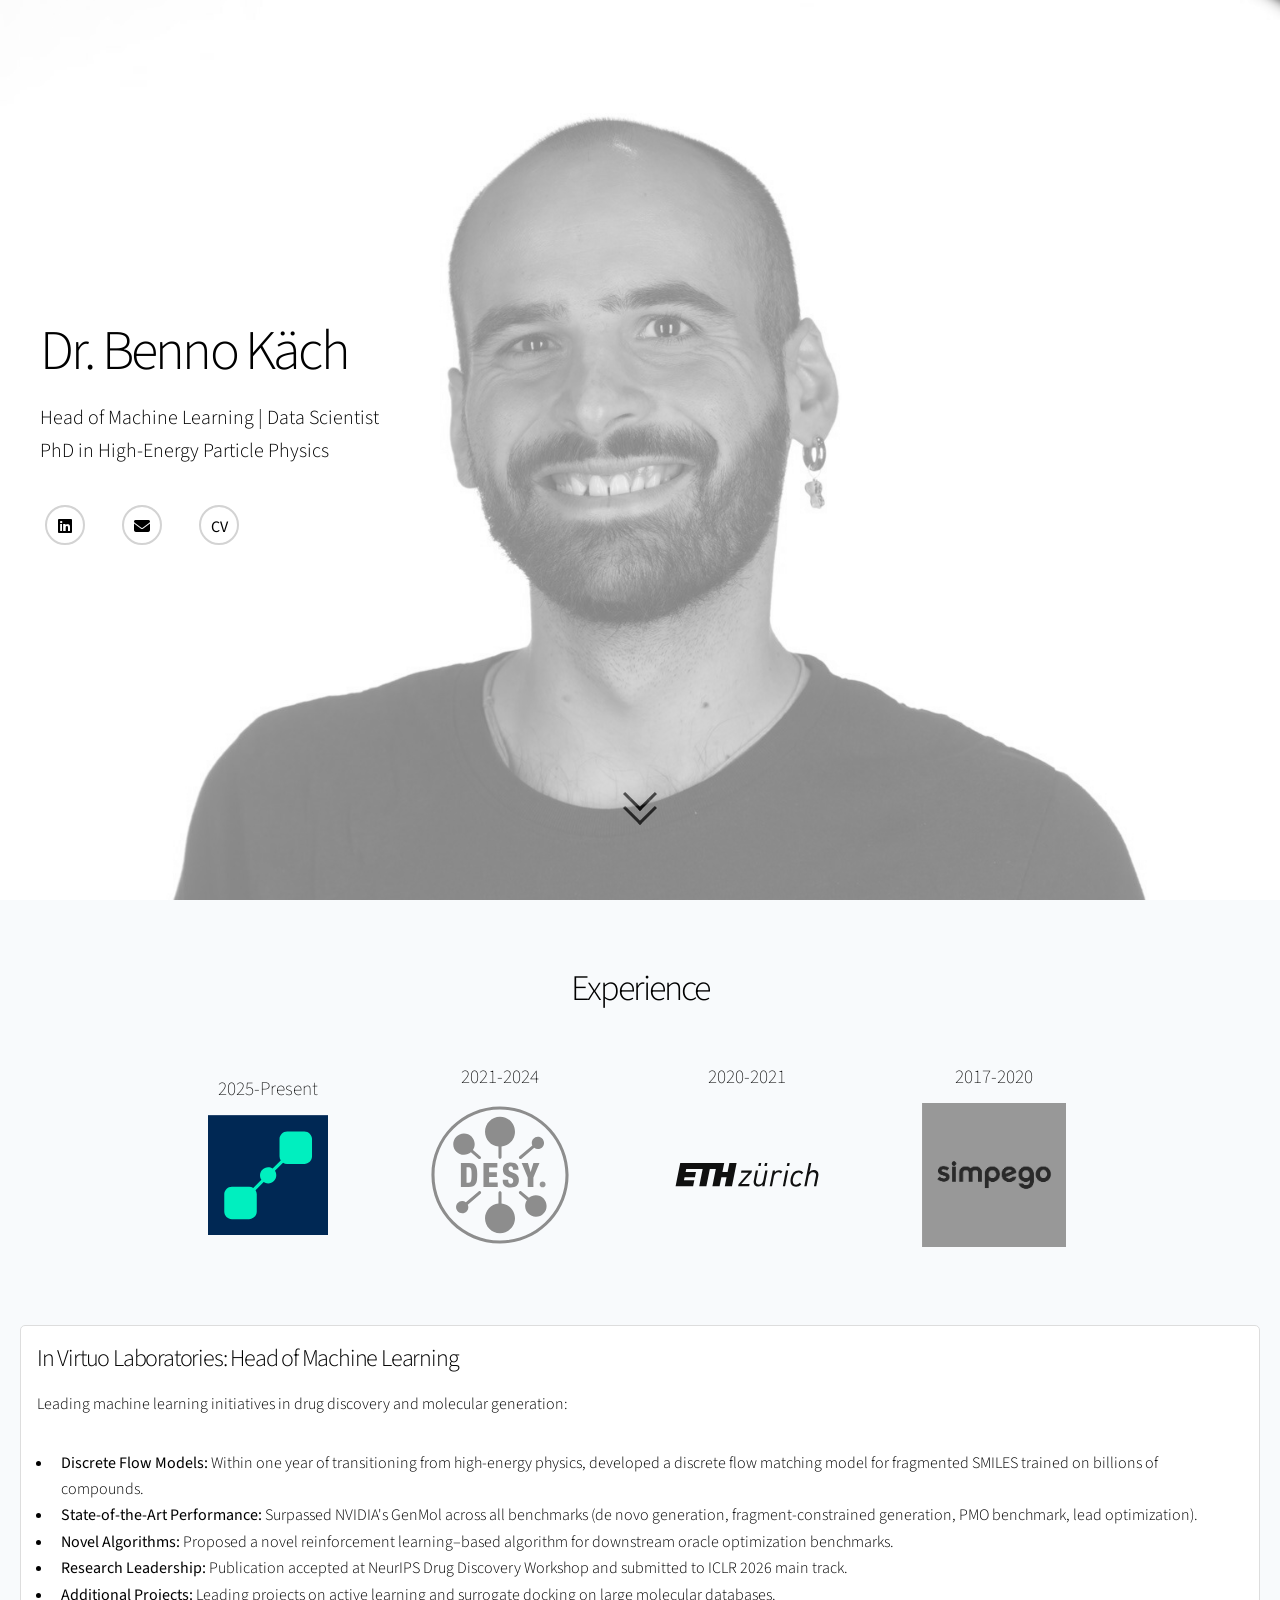
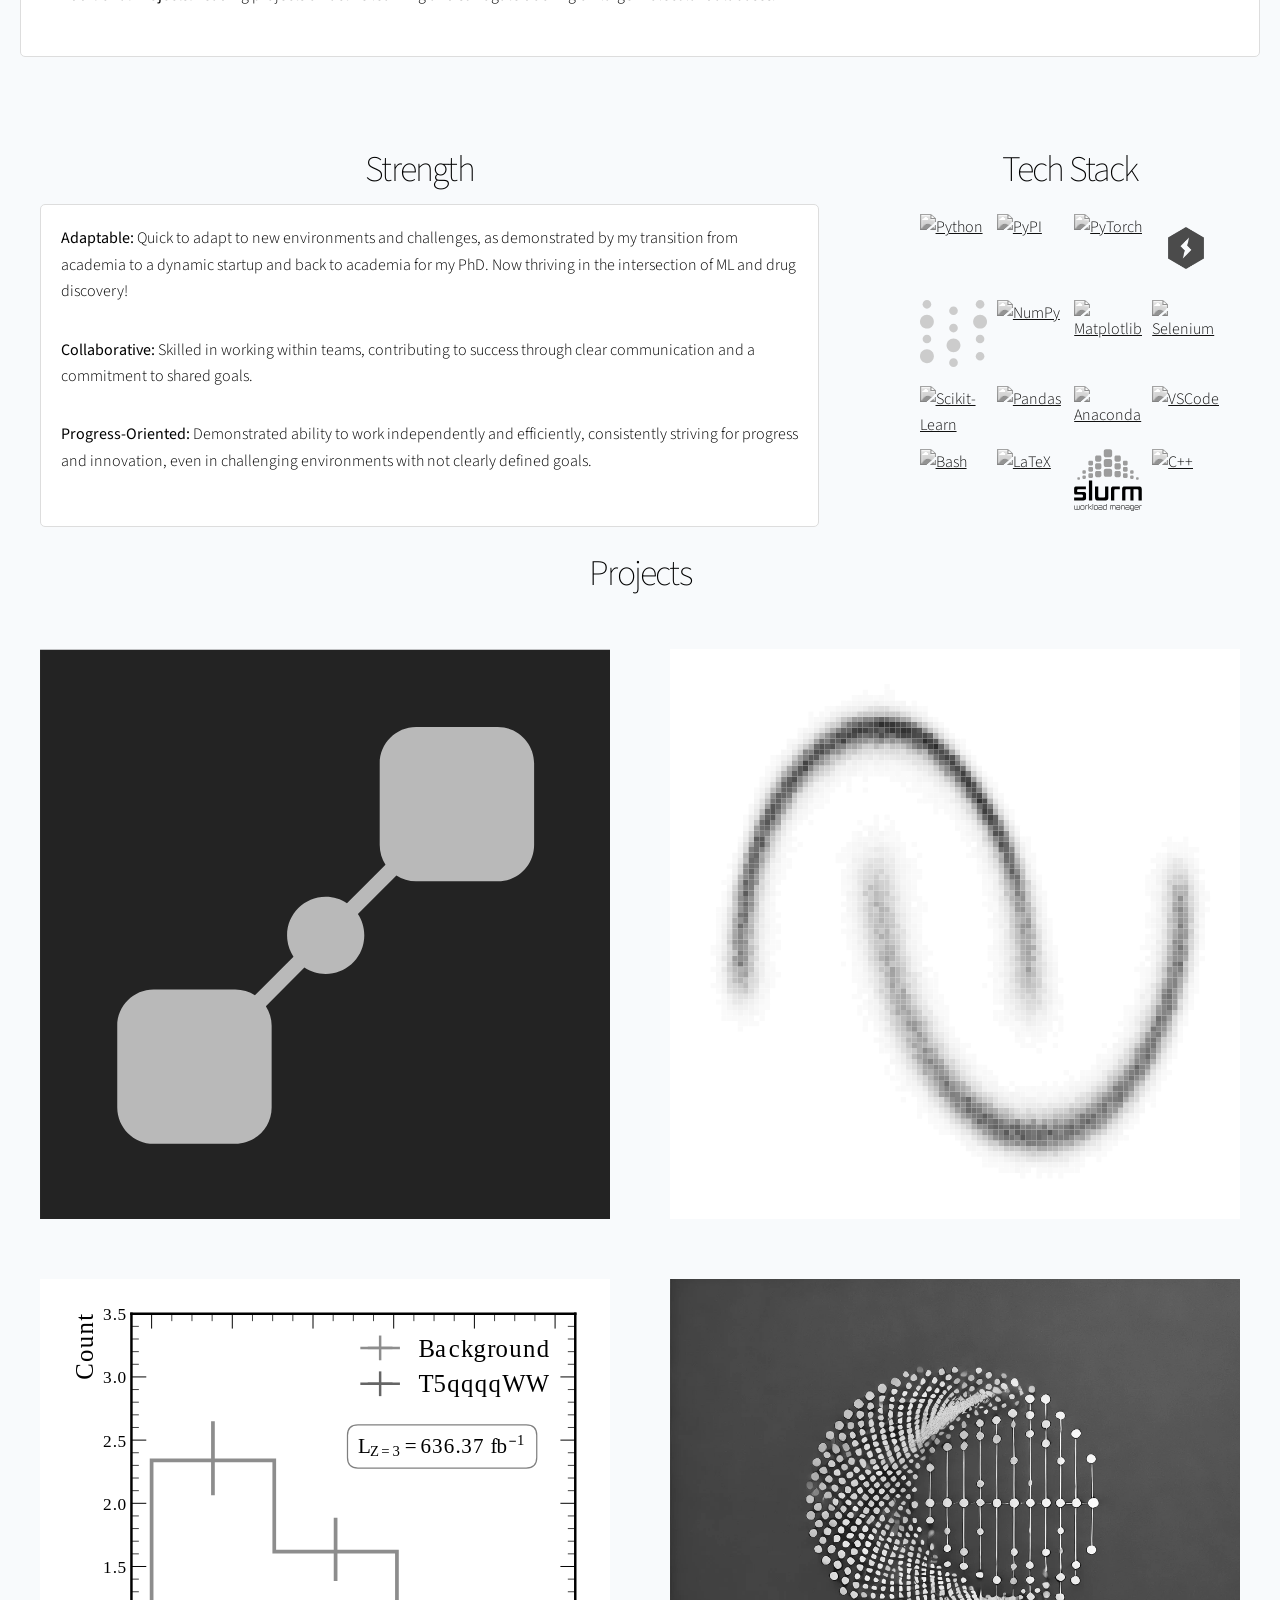
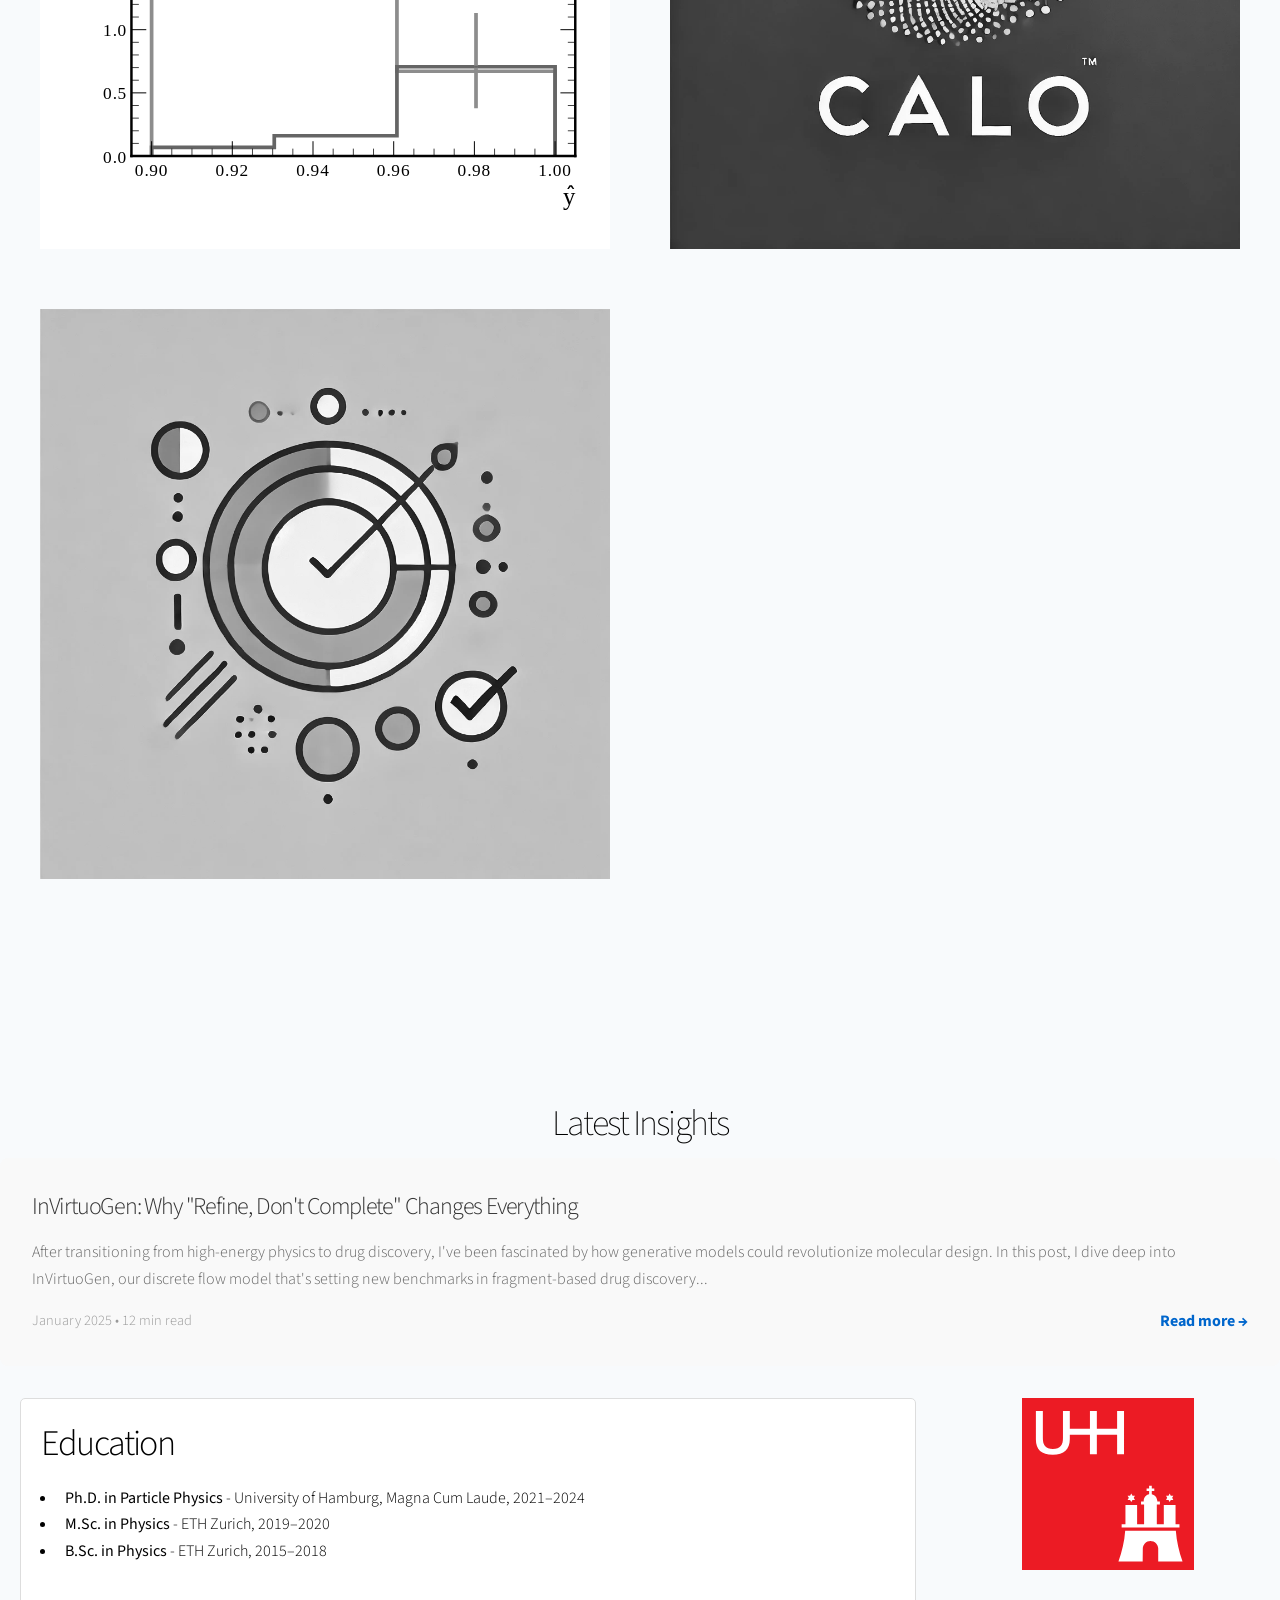
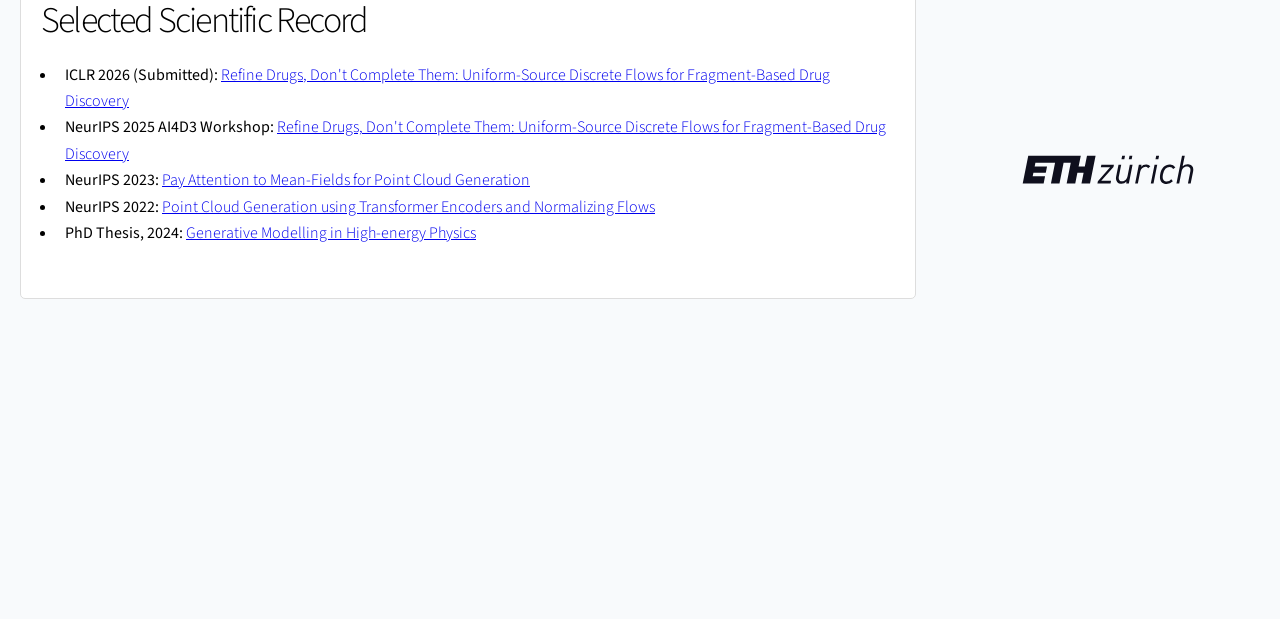
==== index.html @ cbb9c0f0 "included blogpost" ====
<!DOCTYPE HTML>
<!--
	Story by HTML5 UP
	html5up.net | @ajlkn
	Free for personal and commercial use under the CCA 3.0 license (html5up.net/license)
-->

<html>
	<head>
		<title>Benno Kaech</title>
		<meta charset="utf-8" />
		<meta name="viewport" content="width=device-width, initial-scale=1">
		<link rel="stylesheet" href="assets/css/main.css" />
		<link rel="stylesheet" href="https://cdnjs.cloudflare.com/ajax/libs/font-awesome/6.5.2/css/all.min.css">

	</head>
	<body >
		<!-- Wrapper -->
			<div id="wrapper" class = "wrapper">
				<!-- title -->
				<section class="title-container">
					<div class="title-content" style="align-items: flex-start;">
						<h1>Dr. Benno Käch</h1>
						<p class="major">Head of Machine Learning | Data Scientist <br> PhD in High-Energy Particle Physics</p>
						<ul class="icons">
							<!-- LinkedIn Icon -->
							<li>
								<a href="https://www.linkedin.com/in/benno-k%C3%A4ch-a5a8ab143/" target="_blank" class="icon icon-circle-outline">
									<i class="fa-brands fa-linkedin"></i>
								</a>
							</li>

							<!-- Email Icon -->
							<li>
								<a href="#" class="icon icon-circle-outline" onclick="document.getElementById('emailForm').style.display='block'">
									<i class="fas fa-envelope"></i>
									<span class="label">Email</span>
								</a>
							</li>

							<!-- CV Download Icon -->
							<li>
								<a href="cv.pdf" class="icon-circle-outline" download style="text-decoration: none;">
									<strong>CV</strong>
									<span class="label"></span>
								</a>
							</li>
						</ul>

						<!-- Email Form -->
						<div id="emailForm" style="display:none; padding: 20px;">
							<form action="https://formspree.io/f/xyzgbjlv" method="POST">
								<input type="text" name="name" placeholder="Your Name" required>
								<input type="email" name="_replyto" placeholder="Your Email" required>
								<textarea name="message" placeholder="Your Message" required></textarea>
								<button type="submit">Send</button>
							</form>
						</div>
					</div>
					<div class="scroll-indicator">
						<span class="arrow"></span>
						<span class="arrow arrow-above"></span>
					</div>


				</section>
				<!-- experience -->
				<section class="container tabs">
					<h2 style="padding-top: 2rem;">Experience</h2>
					<div class="tabs-banner">
					<!-- Tab 1: In Virtuo Laboratories (Current) -->
						<input type="radio" name="tab" id="tab0" checked>
							<label for="tab0">
								<div class="tab-header">
									<span class="tab-years">2025-Present</span>
									<div class="image-box">
									<img src="images/invirtuo_logo.svg" alt="In Virtuo Logo" style="width: 150px; height: auto; max-width: 150px;">
								</div>
								</div>
							</label>
							<div class="tab-content" id="content0">
								<h3>In Virtuo Laboratories: Head of Machine Learning</h3>
								<p>Leading machine learning initiatives in drug discovery and molecular generation:</p>
								<ul>
								  <li><strong>Discrete Flow Models:</strong> Within one year of transitioning from high-energy physics, developed a discrete flow matching model for fragmented SMILES trained on billions of compounds.</li>
								  <li><strong>State-of-the-Art Performance:</strong> Surpassed NVIDIA's GenMol across all benchmarks (de novo generation, fragment-constrained generation, PMO benchmark, lead optimization).</li>
								  <li><strong>Novel Algorithms:</strong> Proposed a novel reinforcement learning–based algorithm for downstream oracle optimization benchmarks.</li>
								  <li><strong>Research Leadership:</strong> Publication accepted at NeurIPS Drug Discovery Workshop and submitted to ICLR 2026 main track.</li>
								  <li><strong>Additional Projects:</strong> Leading projects on active learning and surrogate docking on large molecular databases.</li>
								</ul>
							  </div>

					<!-- Tab 2: DESY -->
						<input type="radio" name="tab" id="tab1">
							<label for="tab1">
								<div class="tab-header">
									<span class="tab-years">2021-2024</span> <!-- Years worked -->
									<div class="image-box">
									<img src="images/DESY_logo_4C.svg" alt="DESY Logo">
								</div>

								</div>
							</label>
							<div class="tab-content" id="content1">
								<h3>DESY: Research Scientist</h3>
								<p>During my PhD in high-energy physics at DESY, my work focused on the following:</p>
								<ul>
								  <li><strong>Generative Modeling:</strong> Developed expertise in generative models, including VAEs, GANs, and both discrete and continuous normalizing flows.</li>
								  <li><strong>Data Analysis at Scale:</strong> Analyzed petabytes of physics data generated at CERN, utilizing high-performance computing (HPC) systems for efficient data processing and model training.</li>
								  <li><strong>Research and Development:</strong> Supervised various studies, exploring the complexities and applications of different generative modeling approaches.</li>
								  <li><strong>High-Performance Computing:</strong> Leveraged HPC environments to handle and process large datasets, ensuring efficient and scalable computational workflows.</li>
								  <li><strong>Statistical Analysis:</strong> Applied advanced statistical methods to interpret and analyze experimental data, a crucial skill for success in high-energy physics research.</li>
								  <li><strong>Soft Skills Enhancement:</strong> Improved communication and presentation skills by delivering regular presentations at conferences and collaborating with multidisciplinary teams.</li>
								</ul>
							  </div>




					<!-- Tab 3: ETH Zurich -->
					<input type="radio" name="tab" id="tab2">
						<label for="tab2">
							<div class="tab-header">
								<span class="tab-years">2020-2021</span> <!-- Years worked -->
								<div class="image-box">

								<img src="images/eth.svg" alt="ETH Zurich Logo">
							</div>
						</div>
						</label>
					<div class="tab-content" id="content2">
						<h3>ETH Zurich: Research Assistant in Manufacturing</h3><p>
							As a research assistant at ETH Zurich, I applied machine learning techniques to enhance electric discharge machining (EDM) manufacturing processes. This role leveraged my physics background and provided practical insights into industrial applications. While the work significantly improved my hardware skills, it also made me realize that my true interest lies in the direction of software development and machine learning applications. This realization influenced my decision to pursue a doctorate in physics, focusing more on software-driven solutions and deep learning.
						  </p>
					</div>

					<!-- Tab 4: Simpego -->
					<input type="radio" name="tab" id="tab3">
						<label for="tab3">
							<div class="tab-header">
								<span class="tab-years">2017-2020</span> <!-- Years worked -->
								<div class="image-box">

								<img src="images/simpego.png" alt="Simpego Logo">
							</div>
						</div>
						</label>
					<div class="tab-content" id="content3">
						<h3>Simpego: Working Student/Data Analyst</h3>
						<p>
						  At Simpego, I started as a working student and quickly took on more responsibility, contributing significantly to the company's operations. Key projects included:
						</p>
						<ul>
						  <li>
							<strong>Optimizing GBM Pricing Model in R:</strong> Analyzed and fine-tuned a Gradient Boosting Machine (GBM) model to improve pricing strategy.
						  </li>
						  <li>
							<strong>In-House Web Scraping with Python:</strong> Replaced outsourced data mining with a custom web scraping solution using Beautiful Soup, reducing costs and improving data quality.
						  </li>
						  <li>
							<strong>Automating Processes with Python and Selenium:</strong> Automated backend tasks using Python; employed Selenium for tasks requiring browser automation.
						  </li>
						  <li>
							<strong>Data Aggregation in AWS Backend:</strong> Developed data aggregation processes in AWS using Scala and Python, optimizing data handling and operations.
						  </li>
						</ul>
						<p>
						  This role enhanced my technical skills and provided valuable insights into the fast-paced environment of a startup.
						</p>
					</div>

				</div>
					<!-- Add more tabs as needed... -->

				</section>
				<section class="container">
				<!-- strength -->
					<div class="flex-container">
						<div class="left-item">
							<h2 class="subtitle" >Strength</h2>

							<div class="content">
								<p><strong>Adaptable:</strong> Quick to adapt to new environments and challenges, as demonstrated by my transition from academia to a dynamic startup and back to academia for my PhD. Now thriving in the intersection of ML and drug discovery!</p>
								<p><strong>Collaborative:</strong> Skilled in working within teams, contributing to success through clear communication and a commitment to shared goals.</p>
								<p><strong>Progress-Oriented:</strong> Demonstrated ability to work independently and efficiently, consistently striving for progress and innovation, even in challenging environments with not clearly defined goals.</p>
							</div>
						</div>
						<div class="right-item" >
							<h2 class="subtitle" >Tech Stack</h2>
								<div class="icon-gallery">
									<a href="https://www.python.org/" target="_blank">
										<img src="https://cdn.jsdelivr.net/gh/devicons/devicon@latest/icons/python/python-original.svg" alt="Python" />
									</a>
									<a href="https://pypi.org/" target="_blank">
										<img src="https://cdn.jsdelivr.net/gh/devicons/devicon@latest/icons/pypi/pypi-original.svg" alt="PyPI" />
									</a>
									<a href="https://pytorch.org/" target="_blank">
										<img src="https://cdn.jsdelivr.net/gh/devicons/devicon@latest/icons/pytorch/pytorch-original.svg" alt="PyTorch" />
									</a>
									<a href="https://www.pytorchlightning.ai/" target="_blank">
										<img src="images/lightning.png" alt="PyTorch Lightning" />
									</a>
									<a href="https://wandb.ai/" target="_blank">
										<img src="images/wandb-dots-logo.svg" alt="Weights & Biases" />
									</a>
									<a href="https://numpy.org/" target="_blank">
										<img src="https://cdn.jsdelivr.net/gh/devicons/devicon@latest/icons/numpy/numpy-original.svg" alt="NumPy" />
									</a>
									<a href="https://matplotlib.org/" target="_blank">
										<img src="https://cdn.jsdelivr.net/gh/devicons/devicon@latest/icons/matplotlib/matplotlib-original.svg" alt="Matplotlib" />
									</a>
									<a href="https://www.selenium.dev/" target="_blank">
										<img src="https://cdn.jsdelivr.net/gh/devicons/devicon@latest/icons/selenium/selenium-original.svg" alt="Selenium" />
									</a>
									<a href="https://scikit-learn.org/" target="_blank">
										<img src="https://cdn.jsdelivr.net/gh/devicons/devicon@latest/icons/scikitlearn/scikitlearn-original.svg" alt="Scikit-Learn" />
									</a>
									<a href="https://pandas.pydata.org/" target="_blank">
										<img src="https://cdn.jsdelivr.net/gh/devicons/devicon@latest/icons/pandas/pandas-original.svg" alt="Pandas" />
									</a>
									<a href="https://www.anaconda.com/" target="_blank">
										<img src="https://cdn.jsdelivr.net/gh/devicons/devicon@latest/icons/anaconda/anaconda-original.svg" alt="Anaconda" />
									</a>
									<a href="https://code.visualstudio.com/" target="_blank">
										<img src="https://cdn.jsdelivr.net/gh/devicons/devicon@latest/icons/vscode/vscode-original.svg" alt="VSCode" />
									</a>
									<a href="https://www.gnu.org/software/bash/" target="_blank">
										<img src="https://cdn.jsdelivr.net/gh/devicons/devicon@latest/icons/bash/bash-original.svg" alt="Bash" />
									</a>
									<a href="https://www.latex-project.org/" target="_blank">
										<img src="https://cdn.jsdelivr.net/gh/devicons/devicon@latest/icons/latex/latex-original.svg" alt="LaTeX" />
									</a>
									<a href="https://slurm.schedmd.com/" target="_blank">
										<img src="images/Slurm_logo.svg" alt="Slurm" />
									</a>
									<a href="https://isocpp.org/" target="_blank">
										<img src="https://cdn.jsdelivr.net/gh/devicons/devicon@latest/icons/cplusplus/cplusplus-original.svg" alt="C++" />
									</a>

									<!-- More icons can be added here -->

							</div>
						</div>
					</div>
				</section>

				<!-- Projects Section -->
<!-- Projects Section -->
<section class="container">
	<h2 class="subtitle">Projects</h2>

    <div class="third-item">
        <div class="project-items">
            <!-- Project 1: InVirtuoGen -->
            <div class="project">
                <a href="https://github.com/invirtuolabs/InVirtuoGen_results" target="_blank">
                    <img class="project-logo" src="images/invirtuo_logo.svg" alt="InVirtuoGen Logo" >
                    <div class="project-content">
                        <h3>InVirtuoGen</h3>
                        <p>State-of-the-art discrete flow model for fragment-based drug discovery. Achieves new benchmarks in de novo generation and molecular optimization, surpassing NVIDIA's GenMol across all metrics.</p>
                    </div>
                </a>
            </div>

            <!-- Project 2 -->
            <div class="project">
                <a href="https://github.com/kaechb/gen_model_playground" target="_blank">
                    <img class="project-logo" src="images/ae_2_rec.svg" alt="Gen Model Playground Logo">
                    <div class="project-content">
                        <h3>Gen Model Playground</h3>
                        <p>A versatile template repository for experimenting with generative models like GANs, VAEs, and Normalizing Flows, designed for educational purposes and quick prototyping, with easy integration with Weights & Biases for logging and visualization.</p>
                    </div>
                </a>
            </div>

            <!-- Project 3 -->
            <div class="project">
                <a href="https://github.com/kaechb/MDMA/tree/Thesis" target="_blank">
                    <img class="project-logo" src="images/test_interpolate.svg" alt="Thesis Repository Logo">
                    <div class="project-content">
                        <h3>Thesis Repository</h3>
                        <p>I unified all the models from my thesis into a single framework to simplify replicating the results, addressing the often-overlooked issue of reproducibility in science.</p>
                    </div>
                </a>
            </div>

            <!-- Project 4 -->
            <div class="project">
                <a href="https://caloutils.readthedocs.io/en/latest/" target="_blank">
                    <img class="project-logo" src="images/calo.png" alt="CaloUtils Logo">
                    <div class="project-content">
                        <h3>CaloUtils</h3>
                        <p>A package providing tools for analyzing and processing calorimeter data in high-energy physics, streamlining workflows and improving accuracy in calorimeter-related analyses.</p>
                    </div>
                </a>
            </div>

            <!-- Project 5: Application Tracker -->
            <div class="project">
                <a href="https://github.com/kaechb/application_tracker" target="_blank">
                    <img class="project-logo" src="images/application.webp" alt="Application Tracker Logo">
                    <div class="project-content">
                        <h3>Application Tracker</h3>
                        <p>A Python-based desktop application to manage and track job applications, featuring data visualization, search functionality, and rejection detail tracking.</p>
                    </div>
                </a>
            </div>
        </div>
    </div>
</section>



				<!-- Blog Section -->
				<section class="container">
					<h2 class="subtitle">Latest Insights</h2>
					<div class="blog-preview" style="background: #f9f9f9; padding: 2rem; border-radius: 8px; margin-bottom: 2rem;">
						<h3 style="margin-bottom: 1rem;">
							<a href="invirtuogen_blogpost.html" style="text-decoration: none; color: #333;">
								
								InVirtuoGen: Why "Refine, Don't Complete" Changes Everything
							</a>
						</h3>
						<p style="color: #666; margin-bottom: 1rem;">
							After transitioning from high-energy physics to drug discovery, I've been fascinated by how generative models could revolutionize molecular design. In this post, I dive deep into InVirtuoGen, our discrete flow model that's setting new benchmarks in fragment-based drug discovery...
						</p>
						<div style="display: flex; justify-content: space-between; align-items: center;">
							<span style="color: #999; font-size: 0.9rem;">January 2025 • 12 min read</span>
							<a href="blog-invirtualgen.html" style="color: #0066cc; text-decoration: none; font-weight: bold;">
								Read more →
							</a>
						</div>
					</div>
				</section>

				<section class="container last">
					<!-- Flex container to hold content and logos -->
					<div class="flex-container">
						<div class="content" style="min-width: 70%;">
							<h2>Education</h2>
							<ul>
								<li><strong>Ph.D. in Particle Physics </strong> - University of Hamburg, Magna Cum Laude, 2021–2024</li>
								<li><strong>M.Sc. in Physics</strong> - ETH Zurich, 2019–2020</li>
								<li><strong>B.Sc. in Physics</strong> - ETH Zurich, 2015–2018</li>
							</ul>
							<h2>Selected Scientific Record</h2>
							<ul>
								<li><strong>ICLR 2026 (Submitted):</strong> <a href="https://arxiv.org/abs/2502.XXXXX" target="_blank">Refine Drugs, Don't Complete Them: Uniform-Source Discrete Flows for Fragment-Based Drug Discovery</a></li>
								<li><strong>NeurIPS 2025 AI4D3 Workshop:</strong> <a href="https://arxiv.org/abs/2502.XXXXX" target="_blank">Refine Drugs, Don't Complete Them: Uniform-Source Discrete Flows for Fragment-Based Drug Discovery</a></li>
								<li><strong>NeurIPS 2023:</strong> <a href="https://arxiv.org/abs/2408.04997" target="_blank">Pay Attention to Mean-Fields for Point Cloud Generation</a></li>
								<li><strong>NeurIPS 2022:</strong> <a href="https://arxiv.org/abs/2211.1362" target="_blank">Point Cloud Generation using Transformer Encoders and Normalizing Flows</a></li>
								<li><strong>PhD Thesis, 2024:</strong> <a href="https://bib-pubdb1.desy.de/record/611772" target="_blank">Generative Modelling in High-energy Physics</a></li>
							</ul>
						</div>

						<div class="logocontent logos">
							<img src="images/UHH_Universitat_Hamburg_Logo.svg" alt="University of Hamburg Logo" />
							<img src="images/eth.svg" alt="ETH Zurich Logo" />
						</div>
					</div>
				</section>



		<!-- Scripts -->
			<script src="assets/js/jquery.min.js"></script>
			<script src="assets/js/jquery.scrollex.min.js"></script>
			<script src="assets/js/jquery.scrolly.min.js"></script>
			<script src="assets/js/browser.min.js"></script>
			<script src="assets/js/breakpoints.min.js"></script>
			<script src="assets/js/util.js"></script>
			<script src="assets/js/main.js"></script>

	</body>
</html>
---- assets/css/main.css ----
@import url(fontawesome-all.min.css);
@import url("https://fonts.googleapis.com/css?family=Source+Sans+Pro:300,300i,400,400i");


@import url(https://fonts.googleapis.com/css?family=Varela+Round);
html, body, div, span, applet, object,
iframe, h1, h2, h3, h4, h5, h6, p, blockquote,
pre, a, abbr, acronym, address, big, cite,
code, del, dfn, em, img, ins, kbd, q, s, samp,
small, strike, strong, sub, sup, tt, var, b,
u, i, center, dl, dt, dd, ol, ul, li, fieldset,
form, label, legend, table, caption, tbody,
tfoot, thead, tr, th, td, article, aside,
canvas, details, embed, figure, figcaption,
footer, header, hgroup, menu, nav, output, ruby,
section, summary, time, mark, audio, video {
	margin: 0;
	padding: 0;
	border: 0;
	font: inherit;
	vertical-align: baseline;}

article, aside, details, figcaption, figure,
footer, header, hgroup, menu, nav, section {
	display: block;}

body {
	line-height: 1;
}

ol, ul {
	list-style: none;
}

blockquote, q {
	quotes: none;
}

	blockquote:before, blockquote:after, q:before, q:after {
		content: '';
		content: none;
	}

table {
	border-collapse: collapse;
	border-spacing: 0;
}

body {
	-webkit-text-size-adjust: none;
}

mark {
	background-color: transparent;
	color: inherit;
}

input::-moz-focus-inner {
	border: 0;
	padding: 0;
}

input, select, textarea {
	-moz-appearance: none;
	-webkit-appearance: none;
	-ms-appearance: none;
	appearance: none;
}

/* Basic */

	@-ms-viewport {
		width: device-width;
	}

	body {
		-ms-overflow-style: scrollbar;
	}

	@media screen and (max-width: 480px) {

		html, body {
			min-width: 320px;
		}

	}

	html {
		box-sizing: border-box;
	}

	*, *:before, *:after {
		box-sizing: inherit;
	}

	body {
		background: #ffffff;
	}

		body.is-preload *, body.is-preload *:before, body.is-preload *:after {
			-moz-animation: none !important;
			-webkit-animation: none !important;
			-ms-animation: none !important;
			animation: none !important;
			-moz-transition: none !important;
			-webkit-transition: none !important;
			-ms-transition: none !important;
			transition: none !important;
		}

/* Type */

	html {
		font-size: 12pt;
	}



		@media screen and (max-width: 1280px) {

			html {
				font-size: 12pt;
			}

		}

		@media screen and (max-width: 736px) {

			html {
				font-size: 11pt;
			}

		}

		@media screen and (max-width: 360px) or (max-height: 750px) {

			html {
				font-size: 10pt;
			}

		}

		body {
			background-color: #ffffff;
		color: #000000;
		}

	body, input, select, textarea {
		font-family: "Source Sans Pro", Helvetica, sans-serif;
		font-size: 1rem;
		font-weight: 300;
		line-height: 1.65;
	}

	a {
		-moz-transition: color 0.2s ease-in-out;
		-webkit-transition: color 0.2s ease-in-out;
		-ms-transition: color 0.2s ease-in-out;
		transition: color 0.2s ease-in-out;
		text-decoration: underline;
	}

		a:hover {
			text-decoration: none;
		}

	strong, b {
		font-weight: 400;
	}

	em, i {
		font-style: italic;
	}

	p {
		margin: 0 0 2rem 0;
	}

		p.major {
			font-size: 1.25rem;
		}

	h1, h2, h3, h4, h5, h6 {
		font-weight: 300;
		line-height: 1.375;
		letter-spacing: -0.05em;
		margin: 0 0 1rem 0;
	}

		h1 a, h2 a, h3 a, h4 a, h5 a, h6 a {
			color: inherit;
			text-decoration: none;
		}

	h1 {
		font-size: 3.5rem;
		line-height: 1.2;
	}

	h2 {
		font-size: 2.25rem;
	}

	h3 {
		font-size: 1.5rem;
	}

	h4 {
		font-size: 1.1rem;
	}

	h5 {
		font-size: 0.9rem;
	}

	h6 {
		font-size: 0.7rem;
	}

	sub {
		font-size: 0.8rem;
		position: relative;
		top: 0.5rem;
	}

	sup {
		font-size: 0.8rem;
		position: relative;
		top: -0.5rem;
	}

	blockquote {
		border-left: solid 4px;
		font-style: italic;
		margin: 0 0 2rem 0;
		padding: 0.5rem 0 0.5rem 2rem;
	}

	code {
		border-radius: 4px;
		font-family: "Courier New", monospace;
		font-size: 0.9em;
		margin: 0 0.25rem;
		padding: 0.25rem 0.325rem;
	}

	pre {
		-webkit-overflow-scrolling: touch;
		font-family: "Courier New", monospace;
		font-size: 0.9em;
		margin: 0 0 2rem 0;
	}

		pre code {
			display: block;
			line-height: 1.5;
			padding: 0.75rem 1rem;
			overflow-x: auto;
		}

	hr {
		border: 0;
		border-bottom: solid 1px;
		margin: 2.5rem 0;
	}

		hr.major {
			margin: 3.5rem 0;
		}

	.align-left {
		text-align: left;
	}

	.align-center {
		text-align: center;
	}

	.align-right {
		text-align: right;
	}



/* Box */

	.box {
		border-radius: 4px;
		border: solid 1px;
		margin-bottom: 2rem;
		padding: 1.5rem;
	}

		.box > :last-child,
		.box > :last-child > :last-child,
		.box > :last-child > :last-child > :last-child {
			margin-bottom: 0;
		}

		.box.alt {
			border: 0;
			border-radius: 0;
			padding: 0;
		}

	.box {
		border-color: rgba(0, 0, 0, 0.2);
	}

/* Button */

	input[type="submit"],
	input[type="reset"],
	input[type="button"],
	button,
	.button {
		-moz-appearance: none;
		-webkit-appearance: none;
		-ms-appearance: none;
		appearance: none;
		-moz-transition: background-color 0.2s ease-in-out, box-shadow 0.2s ease-in-out, color 0.2s ease-in-out;
		-webkit-transition: background-color 0.2s ease-in-out, box-shadow 0.2s ease-in-out, color 0.2s ease-in-out;
		-ms-transition: background-color 0.2s ease-in-out, box-shadow 0.2s ease-in-out, color 0.2s ease-in-out;
		transition: background-color 0.2s ease-in-out, box-shadow 0.2s ease-in-out, color 0.2s ease-in-out;
		border: 0;
		cursor: pointer;
		display: inline-block;
		font-weight: 400;
		letter-spacing: 0.125em;
		text-align: center;
		text-decoration: none;
		text-transform: uppercase;
		white-space: nowrap;
		font-size: 0.75rem;
		max-width: 20rem;
		height: 3.75em;
		line-height: 3.75em;
		border-radius: 3.75em;
		padding: 0 2.5em;
		text-overflow: ellipsis;
		overflow: hidden;
	}

		input[type="submit"].icon:before,
		input[type="reset"].icon:before,
		input[type="button"].icon:before,
		button.icon:before,
		.button.icon:before {
			margin-right: 0.5rem;
		}

		input[type="submit"].fit,
		input[type="reset"].fit,
		input[type="button"].fit,
		button.fit,
		.button.fit {
			width: 100%;
		}

		input[type="submit"].small,
		input[type="reset"].small,
		input[type="button"].small,
		button.small,
		.button.small {
			font-size: 0.6rem;
			height: 3.325em;
			line-height: 3.325em;
			border-radius: 3.325em;
			padding: 0 2em;
		}

		input[type="submit"].large,
		input[type="reset"].large,
		input[type="button"].large,
		button.large,
		.button.large {
			font-size: 0.8rem;
			height: 4em;
			line-height: 4em;
			border-radius: 4em;
			padding: 0 3em;
		}

		input[type="submit"].wide,
		input[type="reset"].wide,
		input[type="button"].wide,
		button.wide,
		.button.wide {
			min-width: 14em;
		}

		input[type="submit"].disabled, input[type="submit"]:disabled,
		input[type="reset"].disabled,
		input[type="reset"]:disabled,
		input[type="button"].disabled,
		input[type="button"]:disabled,
		button.disabled,
		button:disabled,
		.button.disabled,
		.button:disabled {
			pointer-events: none;
			opacity: 0.25;
		}

	input[type="submit"],
	input[type="reset"],
	input[type="button"],
	button,
	.button {
		background-color: transparent;
		box-shadow: inset 0 0 0 1px rgba(0, 0, 0, 0.2);
		color: #000000 !important;
	}

		input[type="submit"]:hover,
		input[type="reset"]:hover,
		input[type="button"]:hover,
		button:hover,
		.button:hover {
			box-shadow: inset 0 0 0 1px #47D3E5;
			color: #47D3E5 !important;
		}

		input[type="submit"]:active,
		input[type="reset"]:active,
		input[type="button"]:active,
		button:active,
		.button:active {
			background-color: rgba(71, 211, 229, 0.2);
			box-shadow: inset 0 0 0 1px #47D3E5;
			color: #47D3E5 !important;
		}

		input[type="submit"].primary,
		input[type="reset"].primary,
		input[type="button"].primary,
		button.primary,
		.button.primary {
			background-color: #000000;
			box-shadow: none;
			color: #ffffff !important;
		}

			input[type="submit"].primary:hover,
			input[type="reset"].primary:hover,
			input[type="button"].primary:hover,
			button.primary:hover,
			.button.primary:hover {
				background-color: #47D3E5;
			}

			input[type="submit"].primary:active,
			input[type="reset"].primary:active,
			input[type="button"].primary:active,
			button.primary:active,
			.button.primary:active {
				background-color: #1ebdd1;
			}

/* Form */

	form {
		margin: 0 0 2rem 0;
	}

		form > :last-child {
			margin-bottom: 0;
		}

		form > .fields {
			display: -moz-flex;
			display: -webkit-flex;
			display: -ms-flex;
			display: flex;
			-moz-flex-wrap: wrap;
			-webkit-flex-wrap: wrap;
			-ms-flex-wrap: wrap;
			flex-wrap: wrap;
			width: calc(100% + 3rem);
			margin: -1.5rem 0 2rem -1.5rem;
		}

			form > .fields > .field {
				-moz-flex-grow: 0;
				-webkit-flex-grow: 0;
				-ms-flex-grow: 0;
				flex-grow: 0;
				-moz-flex-shrink: 0;
				-webkit-flex-shrink: 0;
				-ms-flex-shrink: 0;
				flex-shrink: 0;
				padding: 1.5rem 0 0 1.5rem;
				width: calc(100% - 1.5rem);
			}

				form > .fields > .field.half {
					width: calc(50% - 0.75rem);
				}

				form > .fields > .field.third {
					width: calc(100%/3 - 0.5rem);
				}

				form > .fields > .field.quarter {
					width: calc(25% - 0.375rem);
				}

		@media screen and (max-width: 480px) {

			form > .fields {
				width: calc(100% + 3rem);
				margin: -1.5rem 0 2rem -1.5rem;
			}

				form > .fields > .field {
					padding: 1.5rem 0 0 1.5rem;
					width: calc(100% - 1.5rem);
				}

					form > .fields > .field.half {
						width: calc(100% - 1.5rem);
					}

					form > .fields > .field.third {
						width: calc(100% - 1.5rem);
					}

					form > .fields > .field.quarter {
						width: calc(100% - 1.5rem);
					}

		}

	label {
		display: block;
		font-size: 0.9rem;
		font-weight: 400;
		margin: 0 0 1rem 0;
	}

	input[type="text"],
	input[type="password"],
	input[type="email"],
	input[type="tel"],
	input[type="search"],
	input[type="url"],
	select,
	textarea {
		-moz-appearance: none;
		-webkit-appearance: none;
		-ms-appearance: none;
		appearance: none;
		background-color: transparent;
		border-radius: 4px;
		border: none;
		border: solid 1px;
		color: inherit;

		outline: 0;
		padding: 0 0.825rem;
		text-decoration: none;
		width: 100%;
	}

		input[type="text"]:invalid,
		input[type="password"]:invalid,
		input[type="email"]:invalid,
		input[type="tel"]:invalid,
		input[type="search"]:invalid,
		input[type="url"]:invalid,
		select:invalid,
		textarea:invalid {
			box-shadow: none;
		}

	select {
		background-size: 1.25rem;
		background-repeat: no-repeat;
		background-position: calc(100% - 1rem) center;
		height: 2.75rem;
		padding-right: 2.75rem;
		text-overflow: ellipsis;
	}

		select:focus::-ms-value {
			background-color: transparent;
		}

		select::-ms-expand {
			display: none;
		}

	input[type="text"],
	input[type="password"],
	input[type="email"],
	input[type="tel"],
	input[type="search"],
	input[type="url"],
	select {
		height: 2.75rem;
	}

	textarea {
		padding: 0.75rem 1rem;
	}

	input[type="checkbox"],


		input[type="checkbox"] + label,


			input[type="checkbox"] + label:before,


			input[type="checkbox"] + label:before,


		input[type="checkbox"]:checked + label:before,


	input[type="checkbox"] + label:before {
		border-radius: 4px;
	}



	::-webkit-input-placeholder {
		opacity: 1.0;
	}

	:-moz-placeholder {
		opacity: 1.0;
	}

	::-moz-placeholder {
		opacity: 1.0;
	}

	:-ms-input-placeholder {
		opacity: 1.0;
	}

	label {
		color: #000000;
	}

	input[type="text"],
	input[type="password"],
	input[type="email"],
	input[type="tel"],
	input[type="search"],
	input[type="url"],
	select,
	textarea {
		border-color: rgba(0, 0, 0, 0.2);
	}

		input[type="text"]:focus,
		input[type="password"]:focus,
		input[type="email"]:focus,
		input[type="tel"]:focus,
		input[type="search"]:focus,
		input[type="url"]:focus,
		select:focus,
		textarea:focus {
			border-color: #47D3E5;
			box-shadow: 0 0 0 1px #47D3E5;
		}

	select {
		background-image: url("data:image/svg+xml;charset=utf8,%3Csvg xmlns='http://www.w3.org/2000/svg' width='40' height='40' preserveAspectRatio='none' viewBox='0 0 40 40'%3E%3Cpath d='M9.4,12.3l10.4,10.4l10.4-10.4c0.2-0.2,0.5-0.4,0.9-0.4c0.3,0,0.6,0.1,0.9,0.4l3.3,3.3c0.2,0.2,0.4,0.5,0.4,0.9 c0,0.4-0.1,0.6-0.4,0.9L20.7,31.9c-0.2,0.2-0.5,0.4-0.9,0.4c-0.3,0-0.6-0.1-0.9-0.4L4.3,17.3c-0.2-0.2-0.4-0.5-0.4-0.9 c0-0.4,0.1-0.6,0.4-0.9l3.3-3.3c0.2-0.2,0.5-0.4,0.9-0.4S9.1,12.1,9.4,12.3z' fill='rgba(0, 0, 0, 0.2)' /%3E%3C/svg%3E");
	}

		select option {
			color: #000000;
			background: #ffffff;
		}

	input[type="checkbox"] + label,


		input[type="checkbox"] + label:before,


	input[type="checkbox"]:checked + label:before,


	input[type="checkbox"]:focus + label:before,


	::-webkit-input-placeholder {
		color: rgba(0, 0, 0, 0.75) !important;
	}

	:-moz-placeholder {
		color: rgba(0, 0, 0, 0.75) !important;
	}

	::-moz-placeholder {
		color: rgba(0, 0, 0, 0.75) !important;
	}

	:-ms-input-placeholder {
		color: rgba(0, 0, 0, 0.75) !important;
	}

/* Icon */

	.icon {
		text-decoration: none;
		border-bottom: none;
		position: relative;
		text-align: center;
	}

		.icon:before {
			-moz-osx-font-smoothing: grayscale;
			-webkit-font-smoothing: antialiased;
			display: inline-block;
			font-style: normal;
			font-variant: normal;
			text-rendering: auto;
			line-height: 1;
			text-transform: none !important;
			font-family: 'Font Awesome 5 Free';
			font-weight: 400;
		}

		.icon > .label {
			display: none;
		}

		.icon:before {
			line-height: inherit;
		}



		.icon.brands:before {
			font-family: 'Font Awesome 5 Brands';
		}

/* Image */

	.image {
		border: 0;
		border-radius: 4px;
		display: inline-block;
		position: relative;
	}

		.image img {
			display: block;
			border-radius: 4px;
		}

		.image.left, .image.right {
			width: 40%;
			max-width: 10rem;
		}

			.image.left img, .image.right img {
				width: 100%;
			}

		.image.left {
			float: left;
			margin: 0 1.5rem 1rem 0;
			top: 0.25rem;
		}

		.image.right {
			float: right;
			margin: 0 0 1rem 1.5rem;
			top: 0.25rem;
		}

		.image.fit {
			display: block;
			margin: 0 0 2rem 0;
			width: 100%;
		}

			.image.fit img {
				width: 100%;
			}

		.image.main {
			display: block;
			margin: 0 0 3rem 0;
			width: 100%;
		}

			.image.main img {
				width: 100%;
			}

/* List */

	ol {
		list-style: decimal;
		margin: 0 0 2rem 0;
		padding-left: 1.25rem;
	}

		ol li {
			padding-left: 0.25rem;
		}

	ul {
		list-style: disc;
		margin: 0 0 2rem 0;
		padding-left: 1rem;
	}

		ul li {
			padding-left: 0.5rem;
		}

		ul.alt {
			list-style: none;
			padding-left: 0;
		}

			ul.alt li {
				border-top: solid 1px;
				padding: 0.5rem 0;
			}

				ul.alt li:first-child {
					border-top: 0;
					padding-top: 0;
				}

	dl {
		margin: 0 0 2rem 0;
	}

		dl dt {
			display: block;
			font-weight: 400;
			margin: 0 0 1rem 0;
		}

		dl dd {
			margin-left: 2rem;
		}

		dl.style2 dt {
			width: 25%;
			float: left;
		}

		dl.style2 dd {
			width: 70%;
			float: left;
		}

		dl.style2:after {
			content: '';
			display: block;
			clear: both;
		}

	ul.alt li {
		border-top-color: rgba(0, 0, 0, 0.2);
	}

/* Actions */

	ul.actions {
		display: -moz-flex;
		display: -webkit-flex;
		display: -ms-flex;
		display: flex;
		cursor: default;
		list-style: none;
		margin-left: -1rem;
		padding-left: 0;
	}

		ul.actions li {
			padding: 0 0 0 1rem;
			vertical-align: middle;
		}

		ul.actions.special {
			-moz-justify-content: center;
			-webkit-justify-content: center;
			-ms-justify-content: center;
			justify-content: center;
			width: 100%;
			margin-left: 0;
		}

			ul.actions.special li:first-child {
				padding-left: 0;
			}





/* Icons */

	ul.icons {
		cursor: default;
		list-style: none;
		padding-left: 0;
	}

		ul.icons li {
			display: inline-block;
			padding: 0 0.75rem 0 0;
		}

			ul.icons li:last-child {
				padding-right: 0;
			}

/* Section/Article */



	header p {
		position: relative;
		margin: -0.65rem 0 1.5rem 0;
		font-style: italic;
	}

	header h1 + p {
		font-size: 1.375rem;
	}

	header h2 + p {
		font-size: 1.25rem;
	}

	header h3 + p {
		font-size: 1.1rem;
	}

	header h4 + p,
	header h5 + p,
	header h6 + p {
		font-size: 0.9rem;
	}

	header p {
		color: rgba(0, 0, 0, 0.75);
	}

/* Wrapper */



html {
	box-sizing: border-box;
  }
  *,
  *:before,
  *:after {
	box-sizing: inherit;
  }


/* Base styling for the icon gallery container */
.icon-gallery {
    display: grid;
    grid-template-columns: repeat(4, 1fr); /* Adjust the minmax values based on desired icon size */
    gap: 10px; /* Space between icons */
    padding: 10px; /* Padding around the gallery */
    border-radius: 8px; /* Rounded corners */
    box-shadow: 0 0px 0px rgba(0, 0, 0, 0.0); /* Subtle shadow for depth */
	max-width: 40ch;

}

/* Styling for each icon */
.icon-gallery img {
    width: 100%; /* Full width to fit the container */
    transition: transform 0.3s ease-in-out; /* Smooth transform effect for interactions */
    filter: grayscale(100%); /* Make the logos grayscale by default */


}

/* Hover effect for icons */
.icon-gallery img:hover {
    transform: scale(1.1); /* Slightly enlarge icons on hover */
	filter: grayscale(0%); /* Make the logos grayscale by default */
    cursor: pointer; /* Change cursor to pointer to indicate interactivity */
}


.logos {

    display: flex;
    flex-direction: column;
    align-items: center;
    justify-content: center;
    gap: 20vh;


}
.logos img {
    flex: 0 0 40px;  /* flex-grow, flex-shrink, flex-basis */
    max-width: 50%;  /* makes sure the image does not overflow its container */
	flex-shrink: 1;
}

.hover-info {
    display: none; /* Hide details by default */
    padding-top: 8px; /* Space above the detailed text */
}

li:hover .hover-info {
    display: block; /* Show details on hover */
}

li:focus-within .hover-info {
    display: block; /* Show details when the item is focused, helpful for keyboard navigation */
}
body {
	background-color: #f8fafc;
}


/* Hide all content sections by default */
/* Initially hide all content sections */
.subtitle {
	font-weight: 1; /* Bold for emphasis */
	margin-bottom: 10px; /* Adds space below the years */
	display: flex;
}
.tabs {
	display: flex;
	flex-wrap: wrap;
	margin: 2rem auto;
	max-width: 100%;
	justify-content: space-around; /* Space around the items */
}
.tab-header {
    display: flex;
    flex-direction: column;
    align-items: center;
    text-align: center;
    margin-bottom: 10px; /* Space between the year and the image */
}

.tab-years {
    font-size: 1.2rem; /* Adjust font size as needed */
    font-weight: 1; /* Bold for emphasis */
    margin-bottom: 10px; /* Adds space below the years */
}

.tabs label {
    cursor: pointer;
    display: flex;
    flex-direction: column; /* Stack year and image vertically */
    align-items: center; /* Align content vertically in the center */
    justify-content: center; /* Center content horizontally */
    font-weight: 600;
    margin-right: 0.3rem;
    padding: 2rem; /* Adjust padding to control space around content */
    transition: background ease 0.3s;
    width: 100%;
    max-width: 30%; /* Set maximum width to ensure responsiveness */
    text-align: center; /* Center text inside label */
    position: relative; /* To position elements inside the label correctly */
        overflow: hidden; /* Hide any overflow from the content */
}

.tabs-banner {
    display: flex;
    flex-wrap: wrap;
	justify-content: center;
	padding: 0rem; /* Adds some space around the banner content */
    margin-bottom: 1rem; /* Adds some space below the banner */
    width: 100%; /* Ensures the banner spans the full width */

	box-sizing: border-box; /* Includes padding in the total width/height */
    border-radius: 5px; /* Optional rounded corners */
}
.tabs img {
	max-width: 100%;
	max-height: 100%;
	object-fit: contain; /* Ensure the image fits within the box without distortion */

	filter: grayscale(100%); /* Make the logos grayscale by
	position: absolute; /* Position the image absolutely within the image-box */

}

.tabs .tab-content {
	display: none;
	flex-grow: 1;
	padding: 1rem;
	width: 100%;
	align-self: flex-start;
	background-color: white; /* Optional background color for each project */
	border: 1px solid #ddd; /* Optional border for each project */
	border-radius: 5px; /* Optional rounded corners */
	box-sizing: border-box; /* Includes padding in the total width/height */
	display: none; /* Hide all content by default */
	text-align: left; /* Align text to the left for readability */
}


.tabs input[type="radio"] {
	display: none; /* Hide the radio buttons */
}

/* Display the corresponding content when its radio button is checked */
.tabs input[type="radio"]:checked + label + .tab-content {
	display: block;
}
.tab-content {
    display: none; /* Hide all content by default */
    text-align: left; /* Align text to the left for readability */
    padding: 2px; /* Adds padding around the content */
	margin: 20px;


}


.tabs .tab-content {
	order: 99;
}

.tabs label {
	order: 1;
	margin-right: 0.2rem;
	margin-top: 0;
	width: auto;
}

.image-box {
    max-width: 80%; /* Full width of the parent */
    aspect-ratio: 1 / 1; /* Ensure a square container */
    position: relative; /* Position relative to hold absolutely positioned children */
    display: flex;
    align-items: center;
    justify-content: center;
	max-height: 20vh;
}

.image-box img {
    max-width: 100%; /* Image will not exceed the box width */
    max-height: 100%; /* Image will not exceed the box height */
    object-fit: contain; /* Ensure the image fits within the box without distortion */
}

.tabs img:hover {
    transform: scale(1.2); /* Slightly enlarge icons on hover */
    cursor: pointer; /* Change cursor to pointer to indicate interactivity */
	filter: grayscale(0%); /* Make the logos grayscale by default */
}

.tabs input[type="radio"]:checked + label img {
    filter: grayscale(0%); /* Keep the checked tab logo in color */
}
/* Projects Section */
/* Projects Section */

/* Arrange projects in a 2x2 grid */
.project-items {
    display: grid;
    grid-template-columns: repeat(2, 1fr); /* 2 columns */
    gap: 20px;
    width: 100%;
}

/* Project container styling */
.project {
    position: relative;
    width: 100%;
    overflow: hidden;
}

/* Maintain square aspect ratio */
.project::before {
    content: "";
    display: block;
    padding-bottom: 100%; /* Square aspect ratio */
}

/* Anchor styling */
.project a {
    position: absolute;
    top: 0;
    left: 0;
    width: 100%;
    height: 100%;
    text-decoration: none;
}

/* Enlarged project logos */
.project-logo {
    width: 100%;
    height: 100%;
    object-fit: contain;
    filter: grayscale(100%);
    transition: transform 0.3s ease, filter 0.3s ease;
    padding: 20px;
}

/* Hover effects */
.project:hover .project-logo {
    transform: scale(1.05);
    filter: grayscale(0%);
}

/* Overlay content */
.project-content {
    position: absolute;
    top: 0;
    left: 0;
    width: 100%;
    height: 100%;
    background-color: rgba(0, 0, 0, 0.8);
    color: #fff;
    opacity: 0;
    transition: opacity 0.3s ease;
    display: flex;
    flex-direction: column;
    align-items: center;
    justify-content: center;
    text-align: center;
    padding: 20px;
}

/* Show overlay on hover */
.project:hover .project-content {
    opacity: 1;
}

/* Text styling */
.project-content h3 {
    margin-bottom: 10px;
}

.project-content p {
    font-size: 0.9rem;
    margin: 0;
}

/* Responsive adjustments */
@media screen and (max-width: 800px) {
    .project-items {
        grid-template-columns: 1fr; /* Stack projects on smaller screens */
    }
}


/* Adjust for mobile screens */

/* Media query for small screens (phones) */



.content {
    padding: 20px; /* Add padding around the content */
	margin-left: 20px;
	justify-content: center;
	flex-direction: column;
	max-height: 100vh;
	max-height: 100dvh;
	background-color: white; /* Optional background color for each project */
    border: 1px solid #ddd; /* Optional border for each project */
    border-radius: 5px; /* Optional rounded corners */
}

/* Main container */
.container {
    padding: 0rem;

    display: flex;
    flex-direction: column; /* Default to column layout */
    justify-content: space-between; /* Space between items */
    width: 100%; /* Full width for flex container */
    align-items: center; /* Center items horizontally */
    box-sizing: border-box; /* Include padding and border in width calculation */
}

/* Flex container for left and right items */
.flex-container {
    display: flex; /* Enables Flexbox for the container */
    align-items: flex-start; /* Aligns items to the top */
    justify-content: space-between; /* Space between left and right items */
    width: 100%; /* Full width for flex container */
    gap: 20px; /* Adds gap between left and right items */
    box-sizing: border-box; /* Includes padding and border in width calculations */
    flex-wrap: nowrap; /* Prevents wrapping on larger screens */

}

/* Styles for left item */
.left-item {
    flex: 1 1 70%;
    padding: 20px;
    border-radius: 5px;
    box-sizing: border-box;
    display: flex;
    flex-direction: column;
    align-items: center; /* Center items horizontally */
    justify-content: flex-start; /* Align items to the top vertically */
}

/* Styles for right item */
.right-item {
    flex: 1 1 35%; /* Flex-grow: 1, Flex-shrink: 1, Flex-basis: 25% */
    padding: 20px;
    border-radius: 5px; /* Optional rounded corners */
    box-sizing: border-box; /* Include padding and border in width calculation */
    display: flex; /* Enable flexbox for child elements */
    flex-direction: column; /* Stack content vertically inside the item */
    align-items:center; /* Align content to the top */
	justify-content: center;
}

/* Styles for the third item */
.third-item {
    width: 100%; /* Full width of the container */
    padding: 20px;

	padding-bottom: 200px;
    box-sizing: border-box; /* Include padding and border in width calculation */
    display: flex; /* Enable flexbox for child elements */
    flex-direction: column; /* Stack content vertically inside the item */
    align-items: flex-start; /* Align content to the top */
	justify-content: center;
}

.profile-image {
    height: 100vh; /* Scale the image to fill the full height of the viewport */
	height: 100dvh;
    width: auto; /* Maintain the aspect ratio */
    object-fit: cover; /* Ensure the image covers the container */
    opacity: 0.5; /* Set image opacity */
	transform: translateX(20%);
}

.icons {
    list-style: none; /* Remove default list styling */
    padding: 0; /* Remove default padding */
    display: flex; /* Display icons in a row */
    gap: 15px; /* Add space between icons */
}

.icons li {
    display: inline; /* Align icons horizontally */
}


.container.last {
    padding: 0rem;
	padding-bottom: 20rem;

    display: flex;
    flex-direction: column; /* Stack items vertically within the container */
    align-items: center; /* Center items horizontally */
    justify-content: center; /* Space between content and logos */
    width: 100%; /* Full width for flex container */
    box-sizing: border-box; /* Include padding and border in width calculation */
    gap: 20px; /* Adds a gap between content blocks */
}

.title-container {
    position: relative; /* Ensure relative positioning for absolute child elements */
    display: flex;
    align-items: center;
    justify-content: space-between;
    padding: 20px;
    min-height: 100vh;
	min-height: 100dvh;
    background-color: white; /* Optional background color */

	box-sizing: border-box;
}

.title-content {
    padding: 20px; /* Add padding around the content */
	align-items: center;
	justify-content: center;
	flex-direction: column;
	display: flex;
	position: relative; /* Ensure content is positioned above the pseudo-element */
	padding: 20px;
	z-index: 2; /* Ensure content is above background */
	width: 100%;
	max-height: 90vh;
}
.title-content-wide {
	width: 60%; /* Take up half of the container's width */
	display: block;
    padding: 20px; /* Add padding around the content */
}

.title-container::before {
	content: '';
	position: absolute;
	top: 0;
	left: 0;
	width: 100%;
	height: 100%;
	background-image: url('../../images/Nips18958.JPG'); /* Set the background image */
	background-size: cover; /* Make the image cover the container */
	background-position: calc(50% - 30%) center; /* Move the background image slightly to the left */
	background-repeat: no-repeat; /* Prevent background image repetition */
	opacity: 0.5; /* Set the desired opacity for the background image */
	z-index: 1; /* Place it behind the content */
	transition: opacity 0.5s ease; /* Smooth transition for opacity change */
	filter: grayscale(100%);
}




.icon-circle-outline {
    display: inline-block;          /* Ensure the element stays inline but behaves like a block for padding */
    width: 40px;                    /* Width of the circle */
    height: 40px;                   /* Height of the circle */
    line-height: 40px;              /* Aligns the icon vertically in the middle */
    text-align: center;             /* Aligns the icon horizontally in the middle */
    border-radius: 50%;             /* Creates a circle */
    border: 2px solid lightgrey;    /* Light grey border */
    color: black;                   /* Icon color */
    font-size: 1rem;                /* Icon size */
    margin: 5px;                    /* Adds spacing around each icon */
    transition: border-color 0.3s;  /* Smooth transition for hover effect */
}

.icon-circle-outline:hover {
    border-color: grey;             /* Darker grey on hover */
}

/* Scroll Indicator Styles */
.scroll-indicator {
    position: absolute; /* Position it at the bottom of the container */
    bottom: 10%; /* Move up a bit from the bottom */
    left: 50%; /* Center it horizontally */
    transform: translateX(-50%); /* Adjust for centering */
    display: flex; /* Flexbox to align arrows in a column */
    flex-direction: column; /* Stack arrows vertically */
    align-items: center; /* Center items vertically */
    cursor: pointer; /* Pointer cursor to indicate interactivity */
}

.scroll-indicator .arrow {
    display: block; /* Make it a block element */
    width: 24px; /* Width of the arrow */
    height: 24px; /* Height of the arrow */
    border-bottom: 3px solid black; /* Black arrow */
    border-right: 3px solid black; /* Black arrow */
    transform: rotate(45deg); /* Rotate to create an arrow shape */
    margin-bottom: -10px; /* Space between the two arrows */
    animation: bounce 2s infinite; /* Apply bounce animation */
    box-shadow: 2px 2px 5px white; /* Add white shadow */
}

.scroll-indicator .arrow-above {
    animation-delay: 0.s; /* Slight delay for the second arrow */
    opacity: 0.8; /* Slightly faded for a layered effect */
}

/* Keyframes for the bounce animation */
@keyframes bounce {
    0%,  60%,  100% {
        transform: translateY(0) rotate(45deg); /* Start at the original position */
    }
    30% {
        transform: translateY(10px) rotate(45deg); /* Move down */
    }
    80% {
        transform: translateY(5px) rotate(45deg); /* Move up slightly */
    }
}

@media screen and (max-width: 812px) {
	.project-items {
        flex-direction: column; /* Stack items vertically on small screens */
        gap: 15px; /* Reduce gap between project items */

    }
	.tab-years {
        font-size: 0.5rem; /* Smaller font size for mobile devices */
    }

    .project {
        width: 100%; /* Full width for each project on small screens */
        height: auto; /* Let the height adjust automatically */
        margin-bottom: 20px; /* Optional: spacing between stacked items */
        padding: 10px; /* Reduced padding to minimize extra space */
		background-color: white;
		border: 1px solid #ddd; /* Ensure border is visible on mobile */
    }

    .project-logo {
        margin-bottom: 5px; /* Further reduced space below the logo */
    }

    .project-content {
        padding: 0; /* Remove padding to minimize extra space */
        margin-top: 5px; /* Minimal margin to separate the content from the image */
    }
	 .logocontainer .container {
		flex-direction: column; /* Stack columns vertically on small screens */
		min-height: auto;
		flex-wrap: wrap;

	}
	.title-container, .logocontainer, .container, .project-container, .wrapper  {
        scroll-snap-align: none; /* Disable scroll snapping on mobile devices */
		scroll-snap-type: none;

    }
	.title-container {
		max-height: 80dvh;
		max-height: 80vh;
	}
	.project-container {
		height: auto; /* Adjust padding for smaller screens */
	}


	 .logocontainer {
        flex: 1 1 100%; /* Make each element take full width on smaller screens */
        max-width: 100%; /* Ensure elements do not overflow */
        padding-right: 0; /* Remove padding to prevent overflow */
        text-align: center; /* Center text on smaller screens */
    }
	.container {
		display: flex; /* Use Flexbox to arrange items in a row */
		flex-wrap: wrap; /* Allow items to wrap to a new line if needed */
		align-items: flex-start; /* Align items to the start (top) */
		justify-content: center; /* Distribute space between items */
		gap:0 ; /* Add a gap between elements */
		width: 100%; /* Full width of the container */
		box-sizing: border-box; /* Include padding and border in element's total width */
		height: auto;
		border: none; /* Optional border for the container */

	}
	.flex-container {
        flex-direction: column; /* Stack items vertically on small screens */
        align-items: center; /* Center items horizontally */
    }
.tab-years {
        font-size: 0.7rem; /* Smaller font size for mobile devices */
    }
    .left-item, .right-item {
        flex: 1 1 100%; /* Take full width of the container */
        max-width: 100%; /* Ensure elements do not exceed container width */
        padding: 10px; /* Adjust padding for smaller screens */
    }
	.logos
	{display: none;}
	h2 {
		font-size: 2rem; /* Adjust font size for smaller screens */
	}
	.tabs-banner{

		height: auto;


	}
	.content {
		height: auto;
		border: none;
	}

	.logocontainer {
		height: auto;
	    min-height: auto;
		display: flex;

	}
	.project img:hover {
		transform: scale(1.05); /* Slightly enlarge icons on hover */
		cursor: pointer; /* Change cursor to pointer to indicate interactivity */
		filter: grayscale(0%); /* Remove grayscale on hover */
	}
	.container {
        flex-direction: column; /* Stack items vertically on small screens */
        align-items: center; /* Center items horizontally */

	}
	.container.last {
		min-height: auto;

	}
	.tab-content {
		padding: 10px; /* Adjust padding for smaller screens */
		margin: 10px;
	}

}
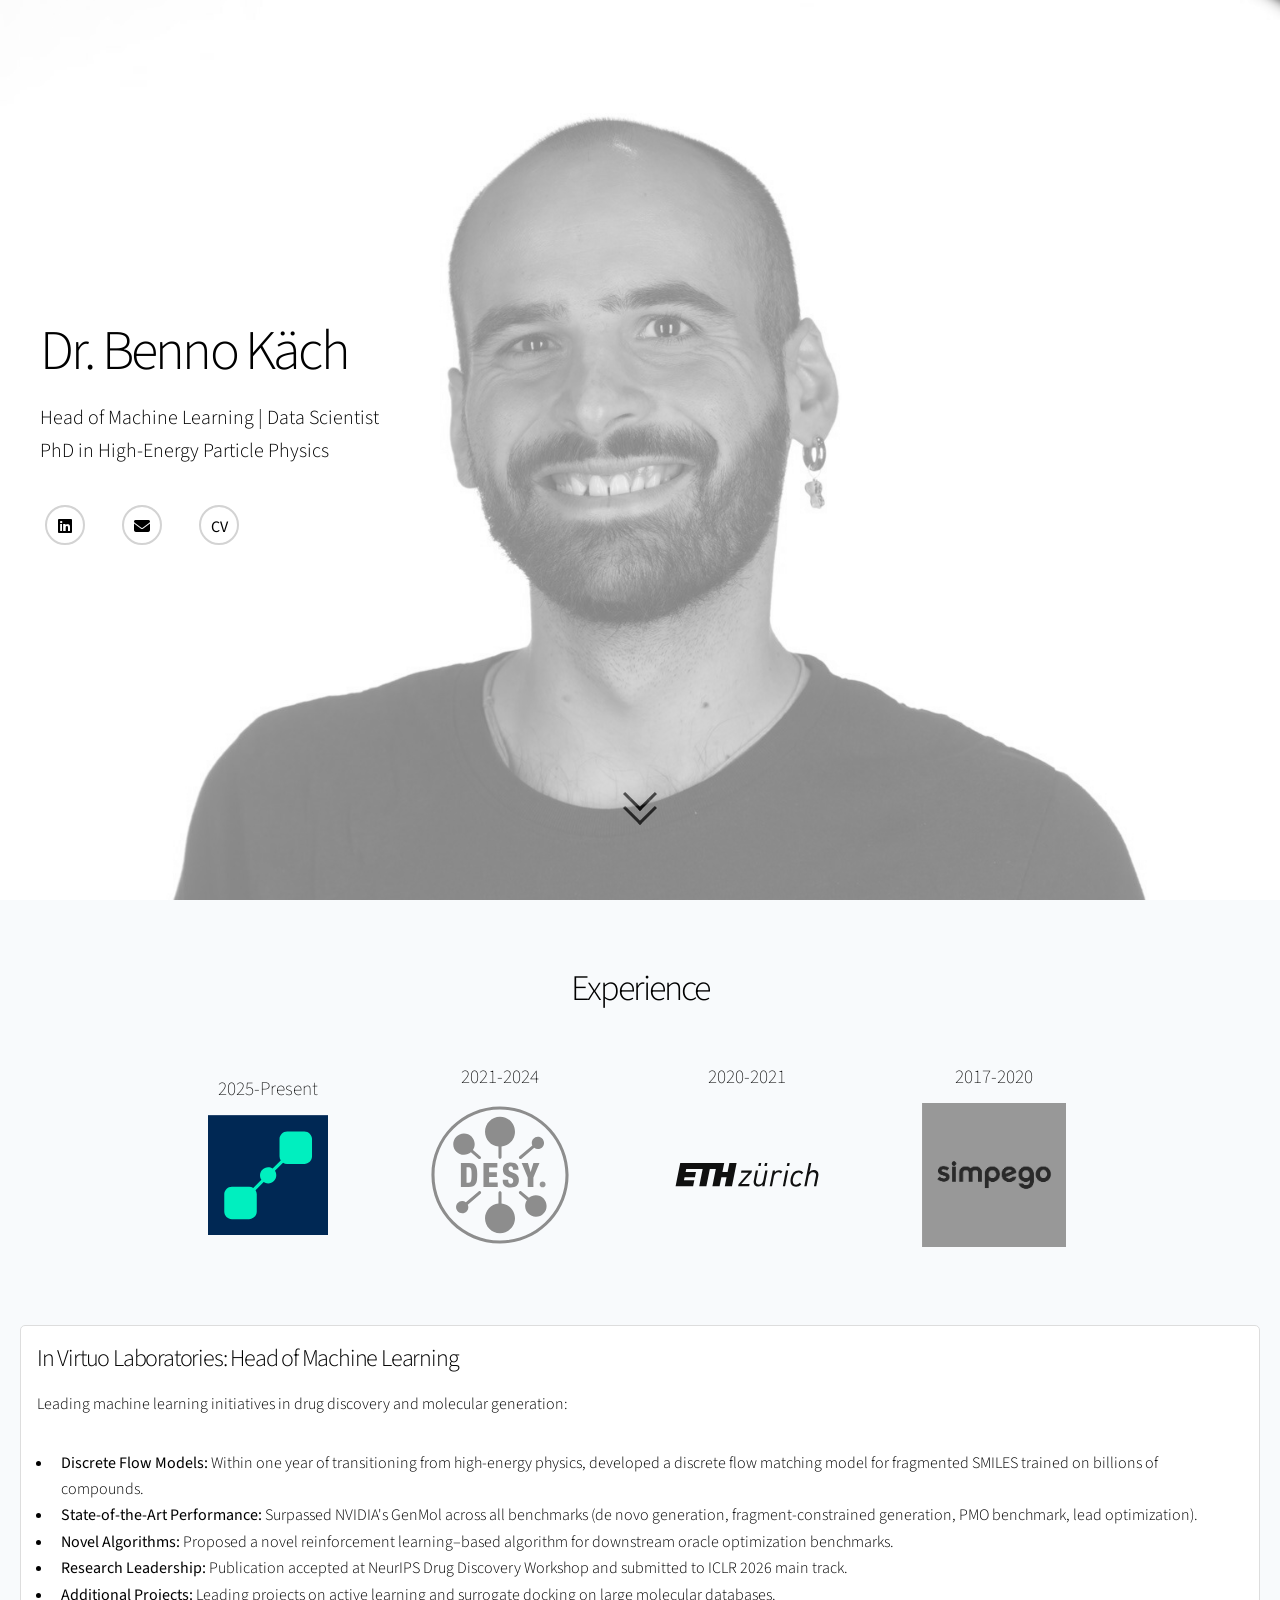
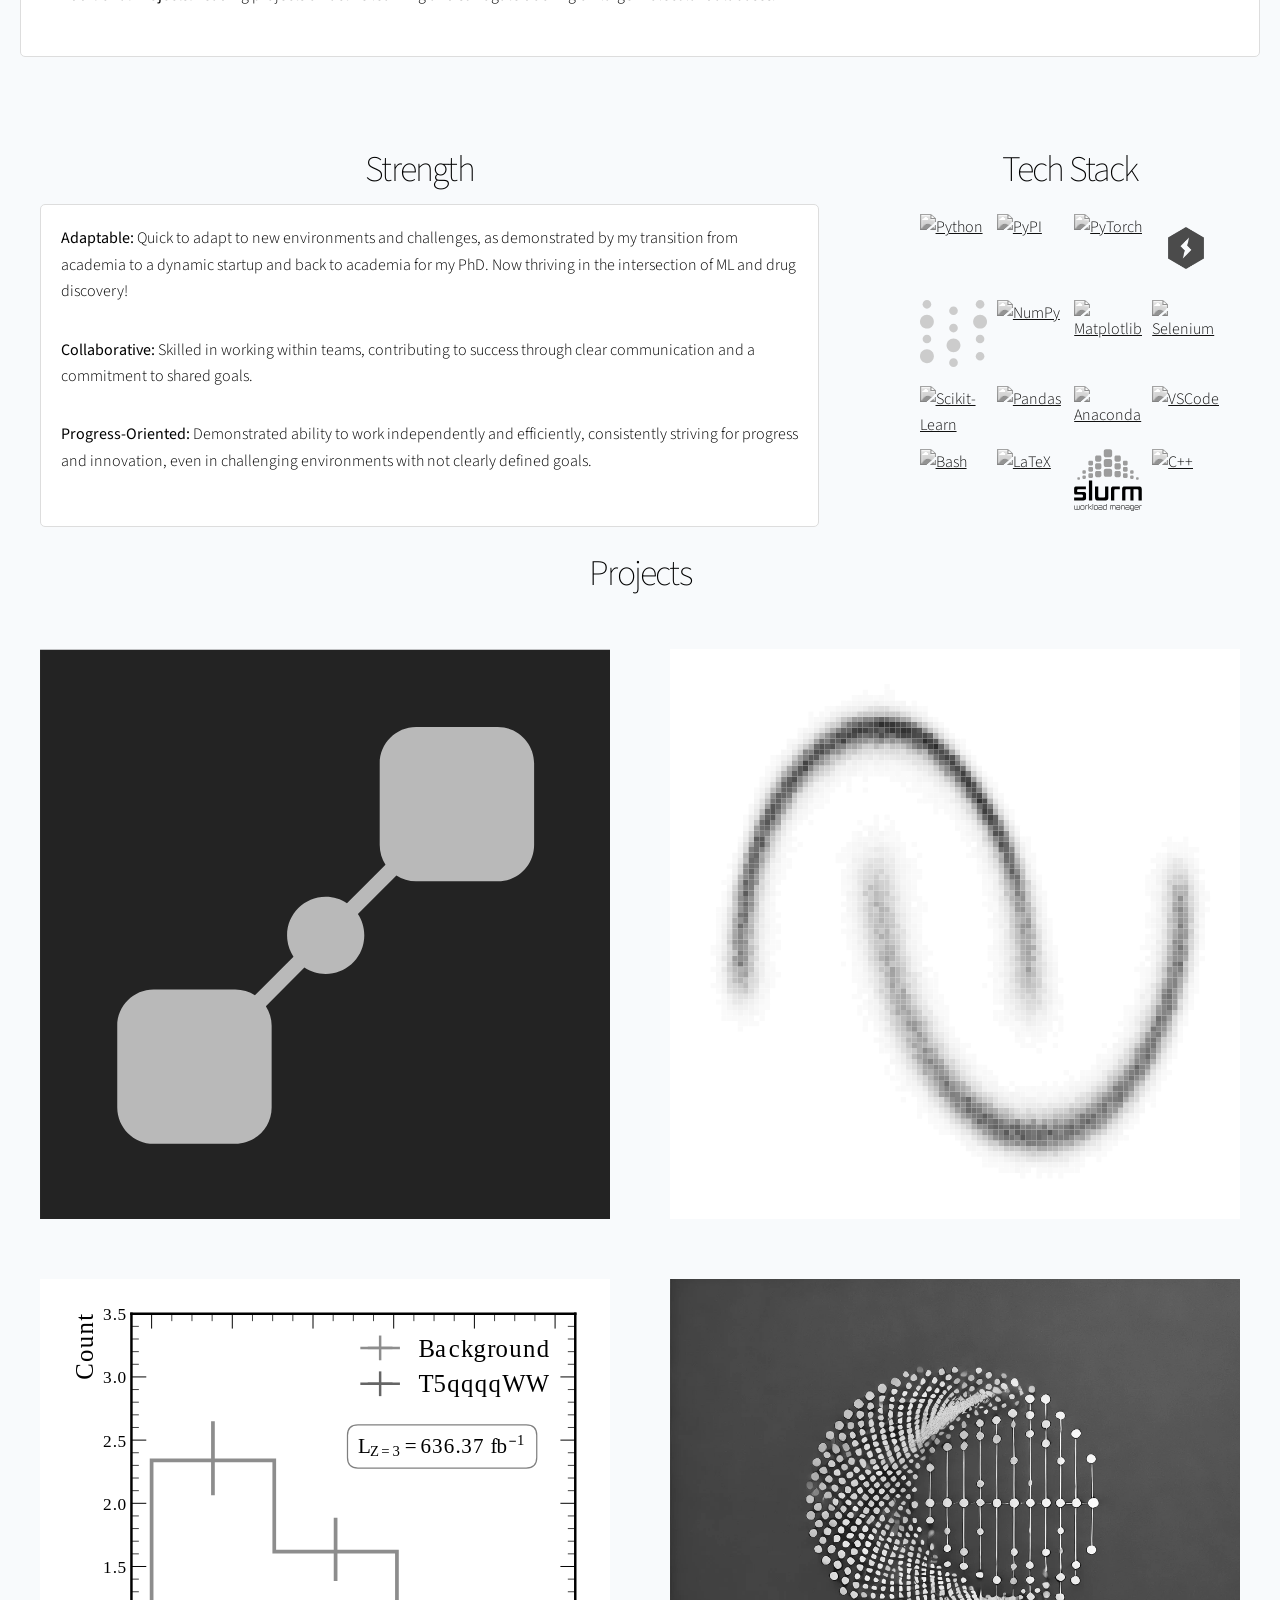
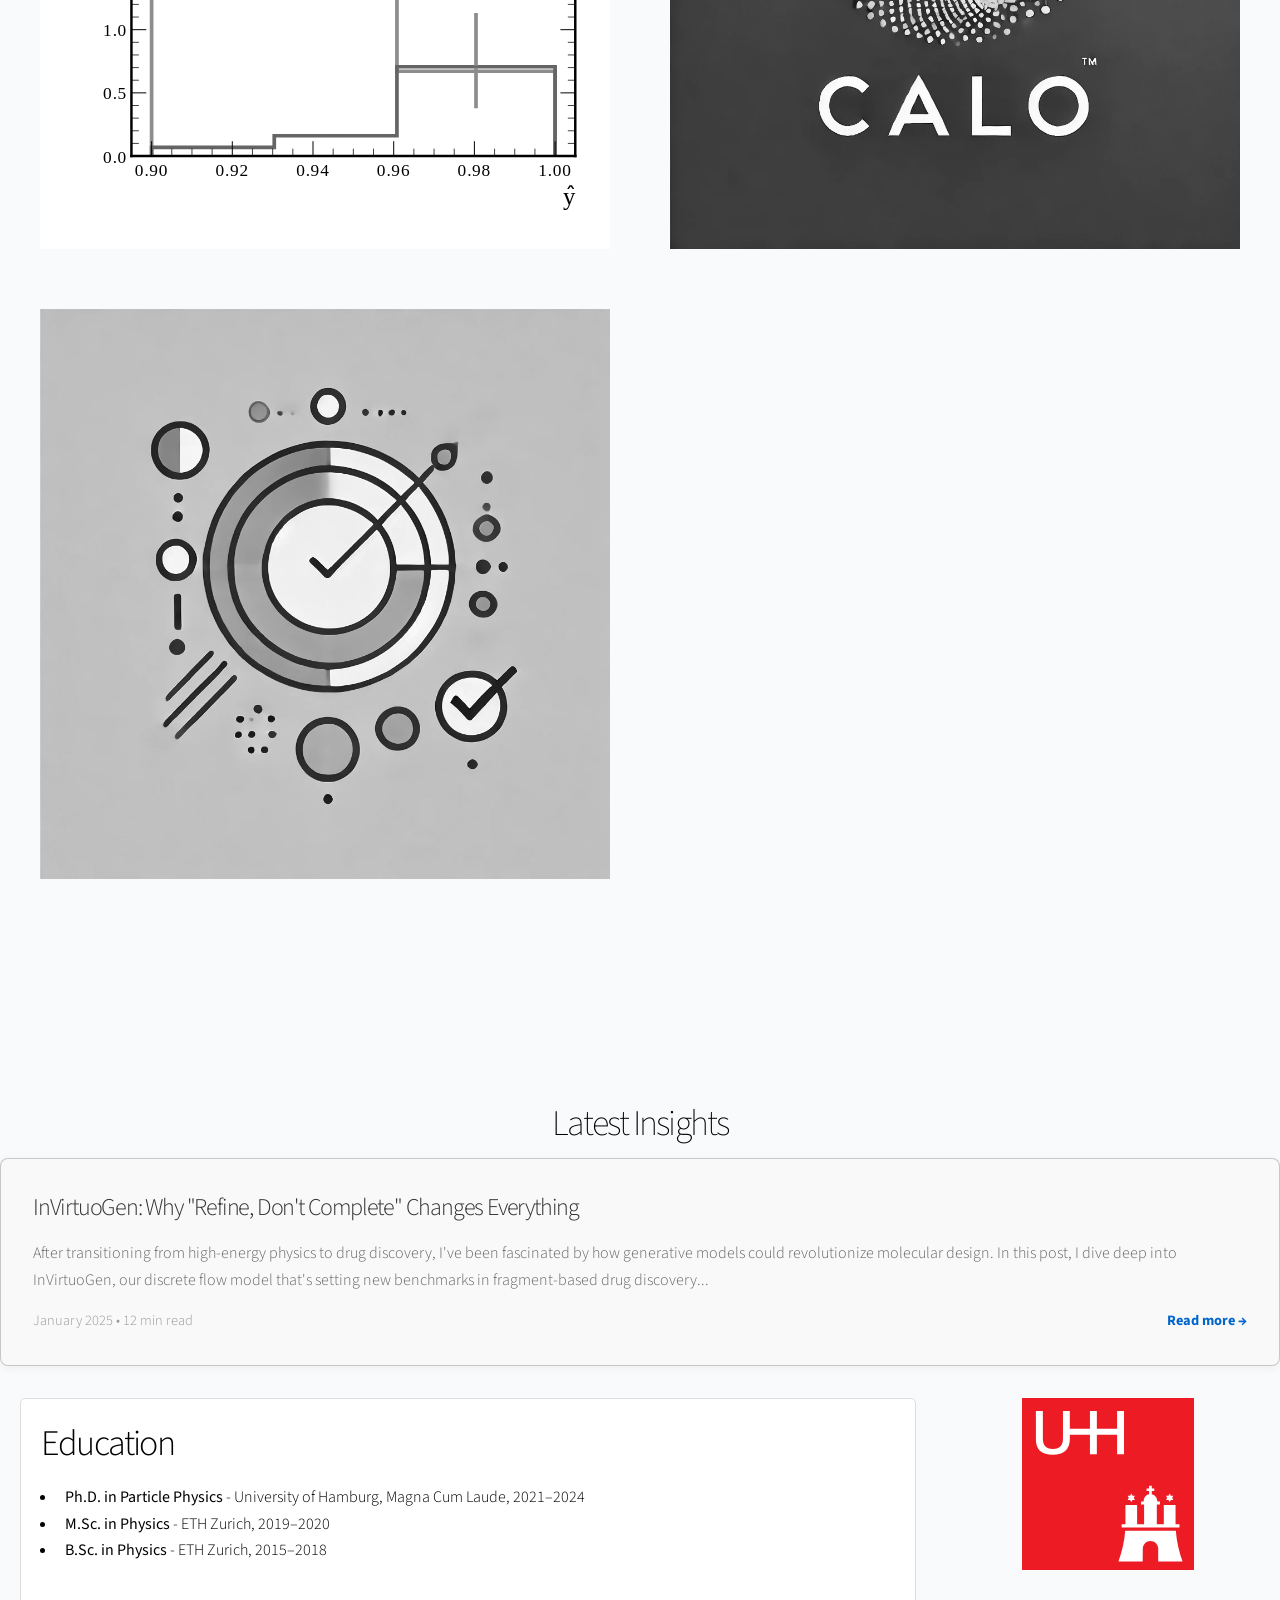
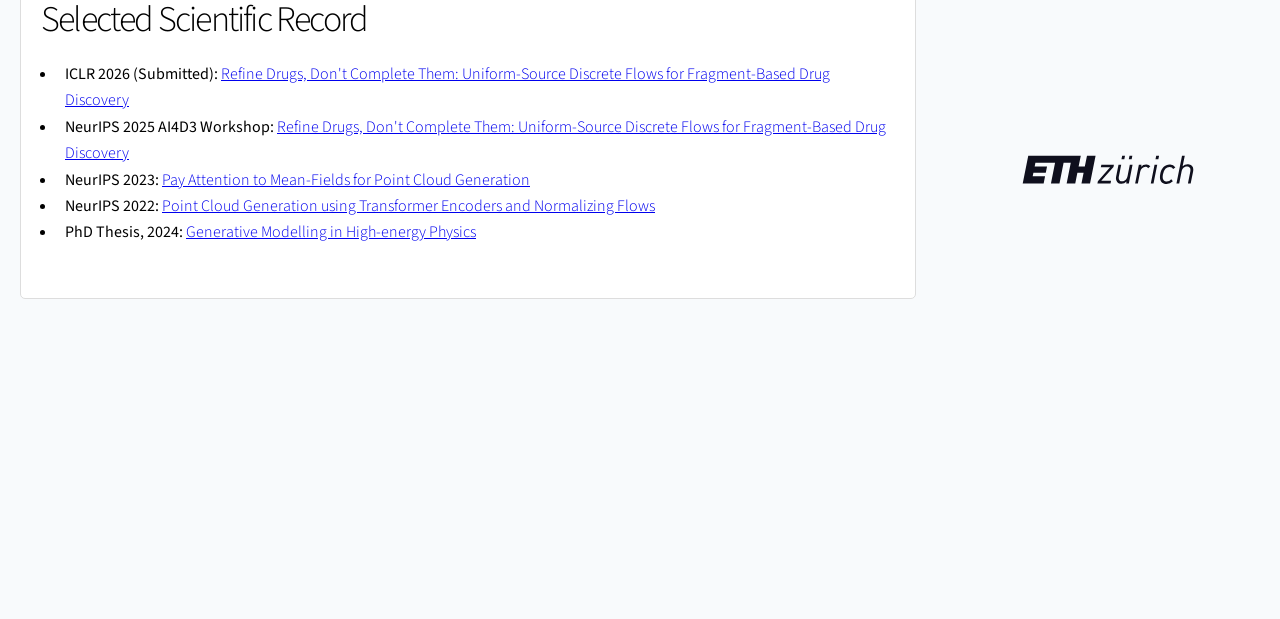
==== commit 226f4fe3: "updated formatting" ====
--- a/index.html
+++ b/index.html
@@ -314,19 +314,19 @@
 				<!-- Blog Section -->
 				<section class="container">
 					<h2 class="subtitle">Latest Insights</h2>
-					<div class="blog-preview" style="background: #f9f9f9; padding: 2rem; border-radius: 8px; margin-bottom: 2rem;">
+					<div class="white-card blog-card" style="background: #f9f9f9; padding: 2rem; border-radius: 8px; margin-bottom: 2rem;">
 						<h3 style="margin-bottom: 1rem;">
 							<a href="invirtuogen_blogpost.html" style="text-decoration: none; color: #333;">
-								
+
 								InVirtuoGen: Why "Refine, Don't Complete" Changes Everything
 							</a>
 						</h3>
 						<p style="color: #666; margin-bottom: 1rem;">
 							After transitioning from high-energy physics to drug discovery, I've been fascinated by how generative models could revolutionize molecular design. In this post, I dive deep into InVirtuoGen, our discrete flow model that's setting new benchmarks in fragment-based drug discovery...
 						</p>
-						<div style="display: flex; justify-content: space-between; align-items: center;">
+						<div class="blog-card-footer">
 							<span style="color: #999; font-size: 0.9rem;">January 2025 • 12 min read</span>
-							<a href="blog-invirtualgen.html" style="color: #0066cc; text-decoration: none; font-weight: bold;">
+							<a href="invirtuogen_blogpost.html" style="color: #0066cc; text-decoration: none; font-weight: bold;">
 								Read more →
 							</a>
 						</div>
--- a/assets/css/main.css
+++ b/assets/css/main.css
@@ -1598,3 +1598,79 @@
 	}
 
 }
+/* === White Card Utilities (reuse theme border color) === */
+.white-card {
+    background: #ffffff;
+    border: 1px solid rgba(0, 0, 0, 0.2); /* matches .box */
+    border-radius: 8px;
+    box-shadow: 0 2px 10px rgba(0,0,0,0.05);
+}
+
+/* === Blog preview card (homepage snippet) === */
+.blog-card {
+    composes: white-card;
+    /* if your build does not support composes, keep both classes in HTML: class="white-card blog-card" */
+    padding: 2rem;
+    margin-bottom: 2rem;
+    transition: transform 0.2s ease, box-shadow 0.2s ease;
+}
+.blog-card:hover {
+    transform: translateY(-4px);
+    box-shadow: 0 6px 16px rgba(0,0,0,0.10);
+}
+.blog-card h3 {
+    margin-bottom: 1rem;
+    font-weight: 300;
+}
+.blog-card a {
+    text-decoration: none;
+    color: #222;
+}
+.blog-card a:hover {
+    color: #47D3E5; /* theme accent */
+}
+.blog-card p {
+    color: #555;
+    margin-bottom: 1.25rem;
+}
+.blog-card-footer {
+    display: flex;
+    justify-content: space-between;
+    align-items: center;
+    color: #999;
+    font-size: 0.9rem;
+}
+
+/* === Full blog post container === */
+.blog-post {
+    composes: white-card;
+    max-width: 800px;
+    margin: 0 auto;
+    padding: 2.5rem;
+    line-height: 1.8;
+}
+.blog-post h1 { margin-bottom: 1rem; color: #222; }
+.blog-post h2 { margin-top: 2.5rem; margin-bottom: 1rem; color: #333; }
+.blog-post h3 { margin-top: 2rem; margin-bottom: 0.8rem; color: #555; }
+.blog-post p  { color: #444; }
+
+/* Figures inside posts */
+.blog-post .figure { text-align: center; margin: 2rem 0; }
+.blog-post .figure img,
+.blog-post .figure embed {
+    max-width: 100%;
+    height: auto;
+    border-radius: 8px;
+    box-shadow: 0 2px 6px rgba(0,0,0,0.1);
+}
+.blog-post .figure-caption {
+    font-size: 0.9rem;
+    color: #666;
+    margin-top: 0.5rem;
+    font-style: italic;
+}
+
+/* Responsive tweaks */
+@media screen and (max-width: 812px) {
+    .blog-post { padding: 1.5rem; }
+}
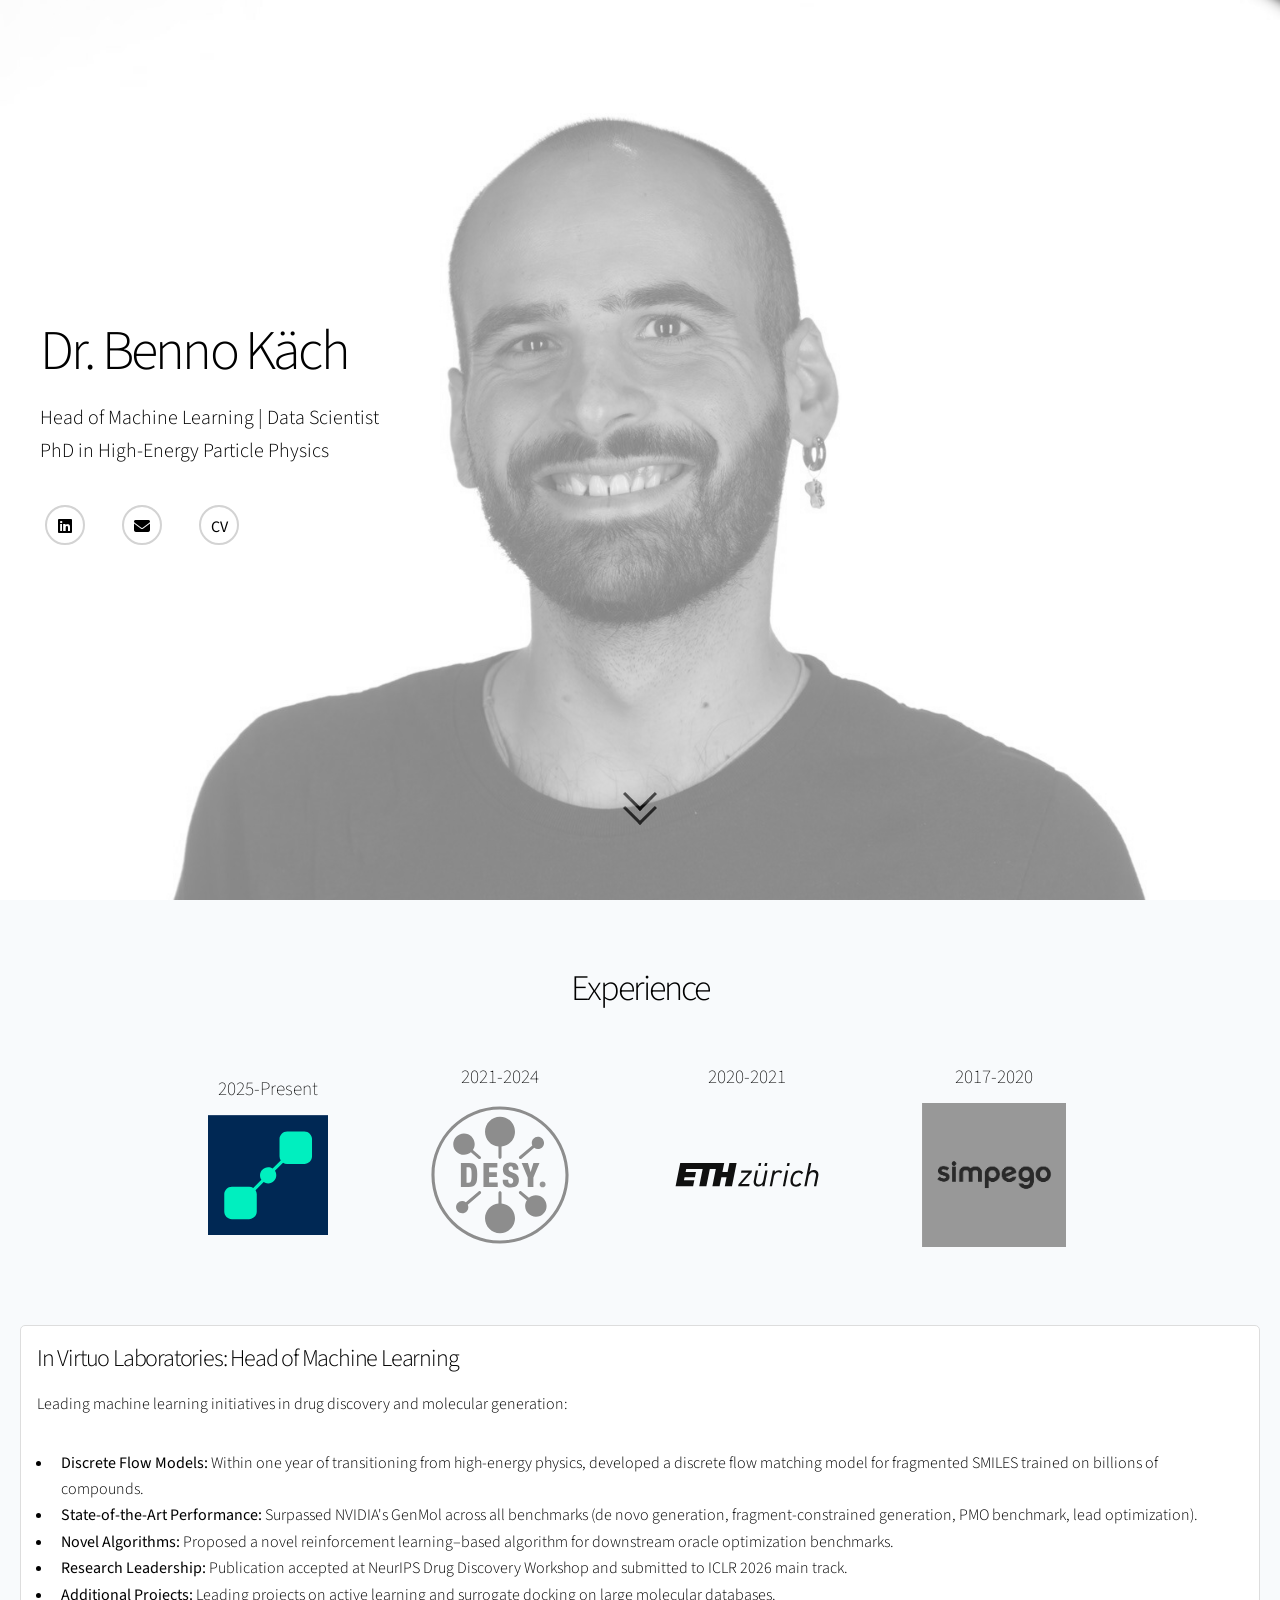
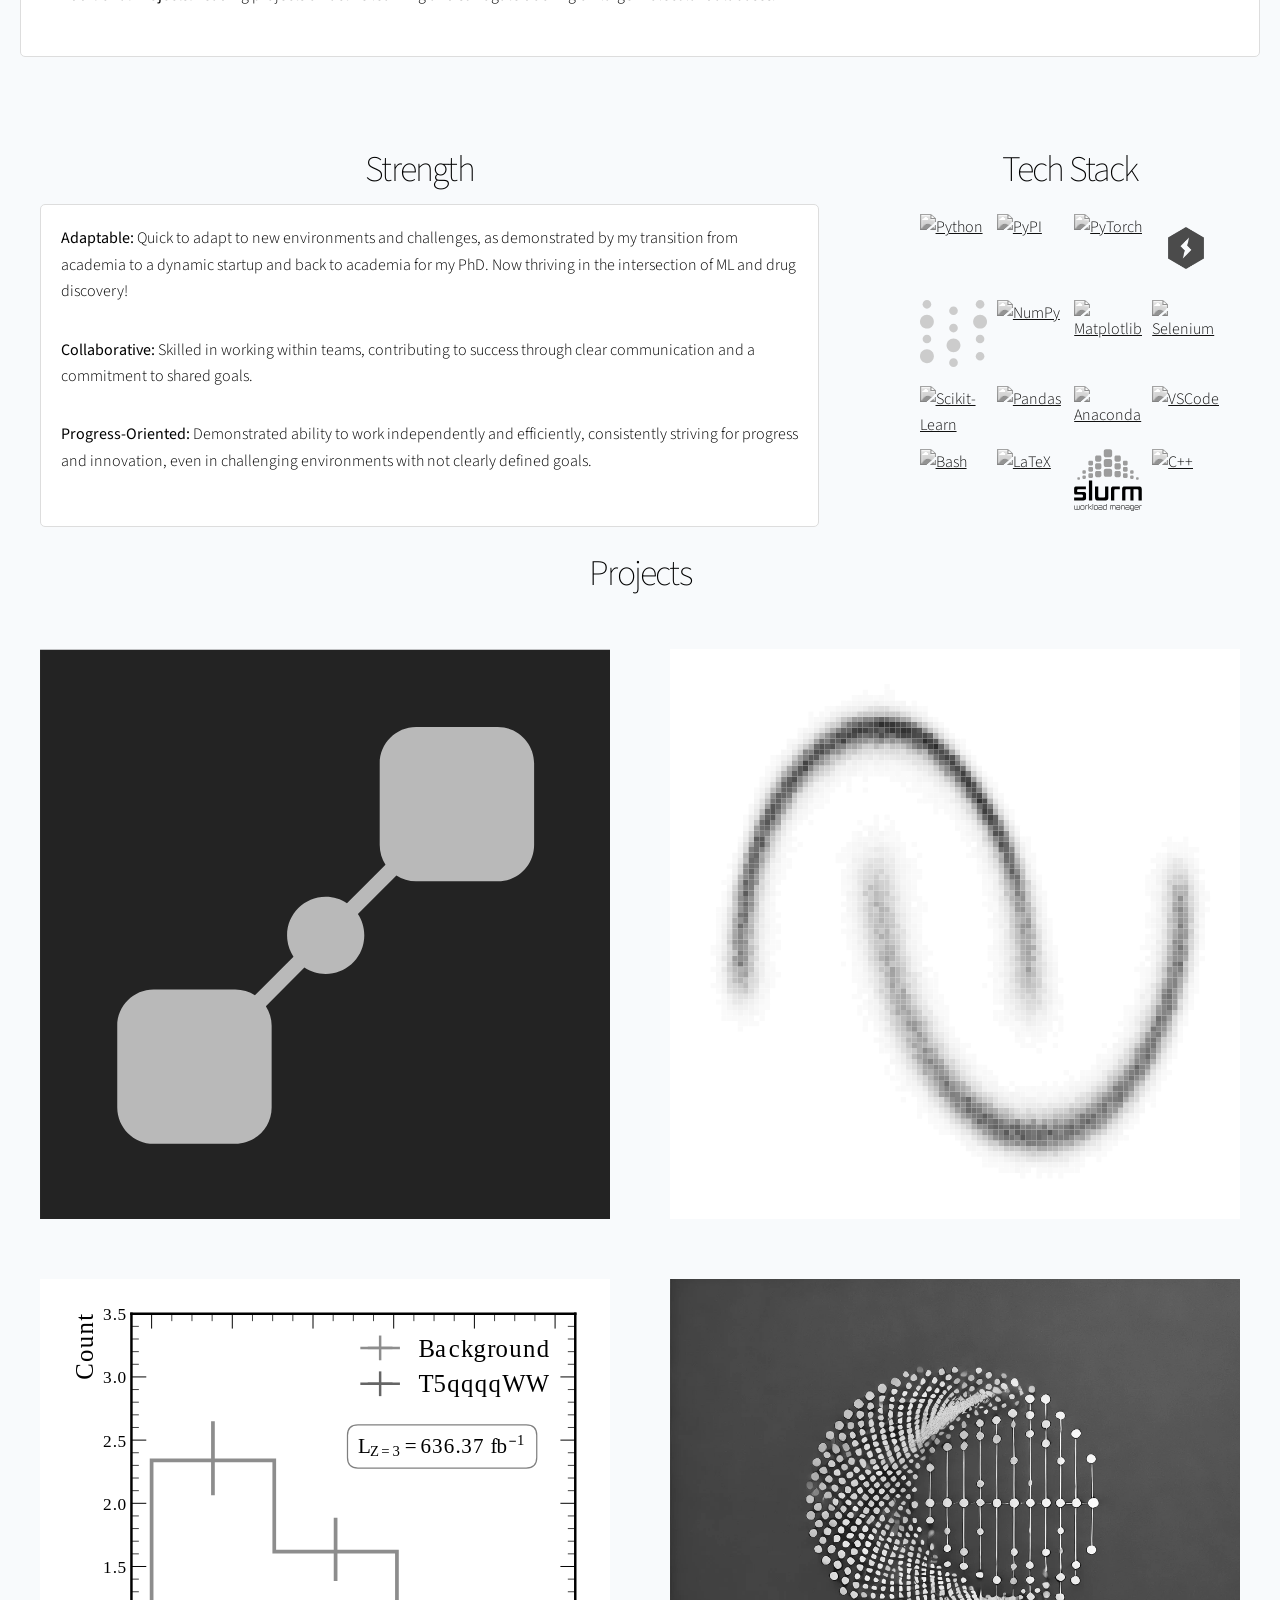
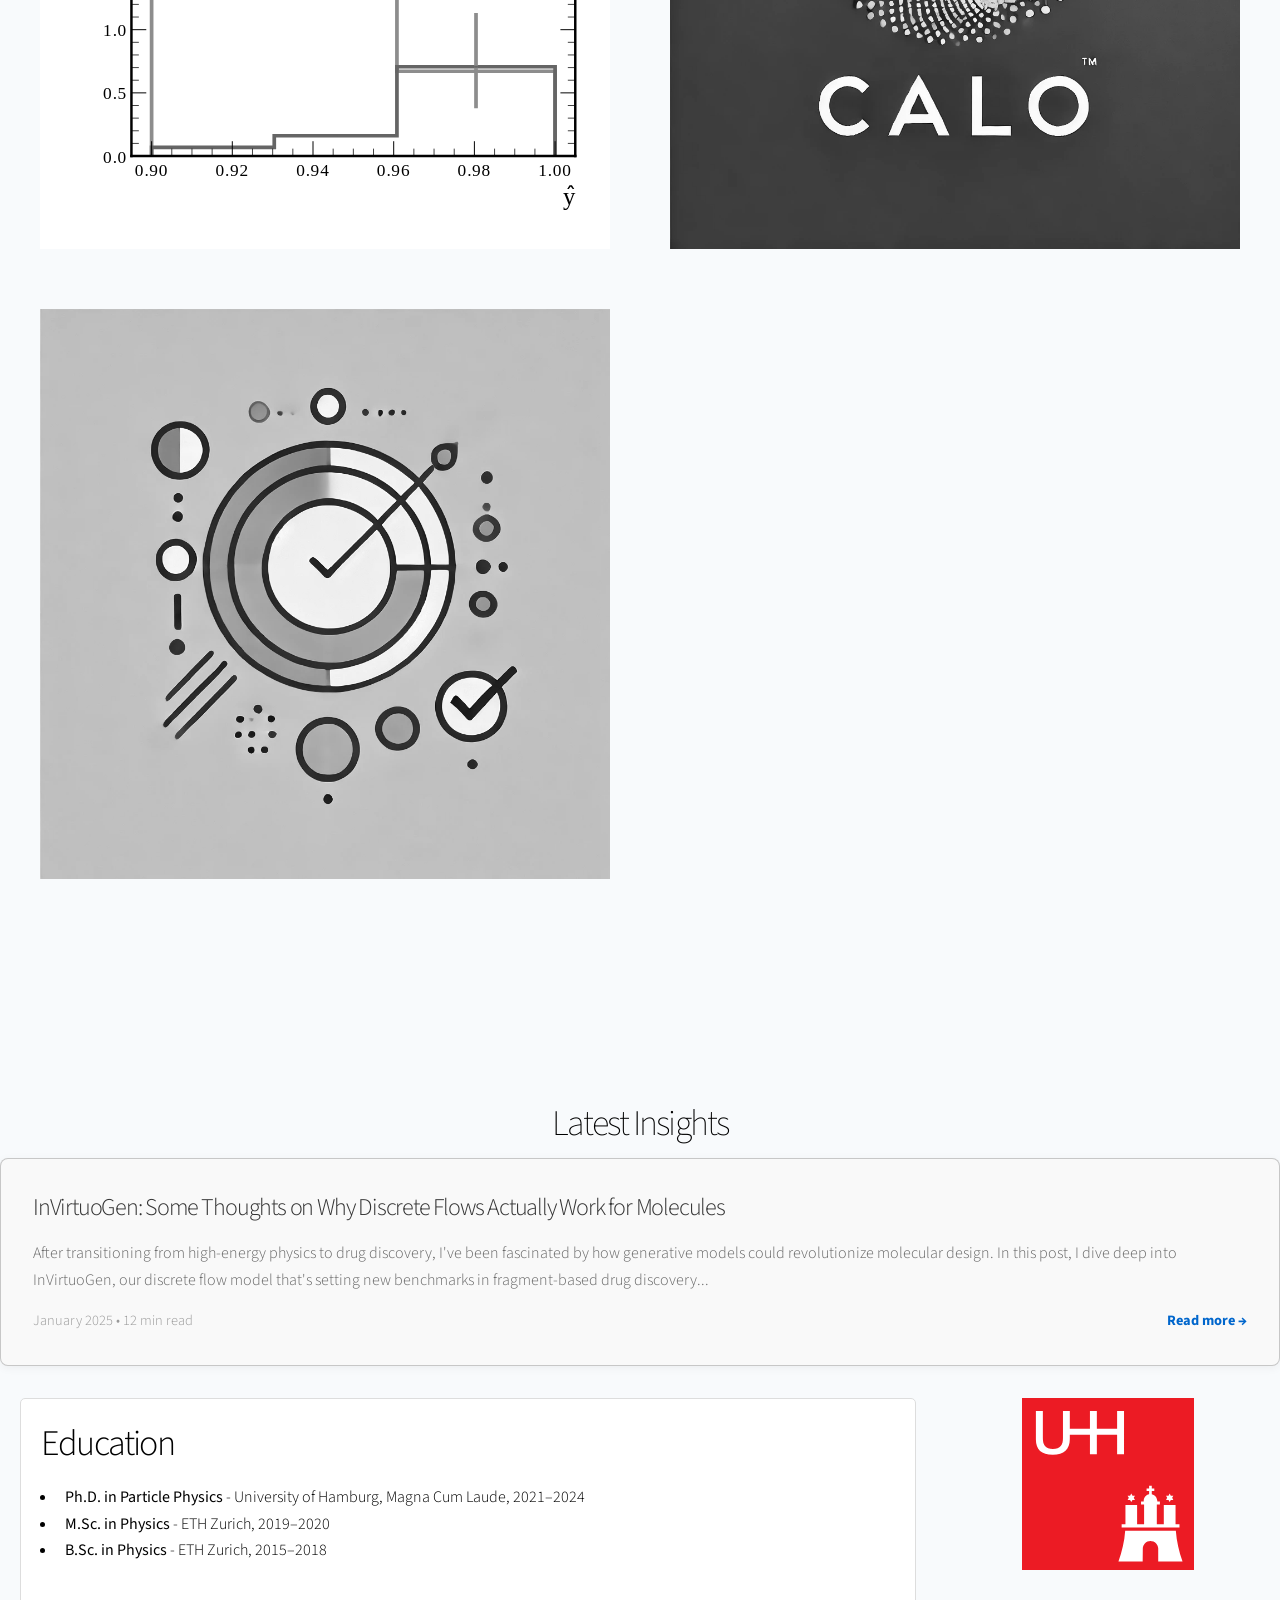
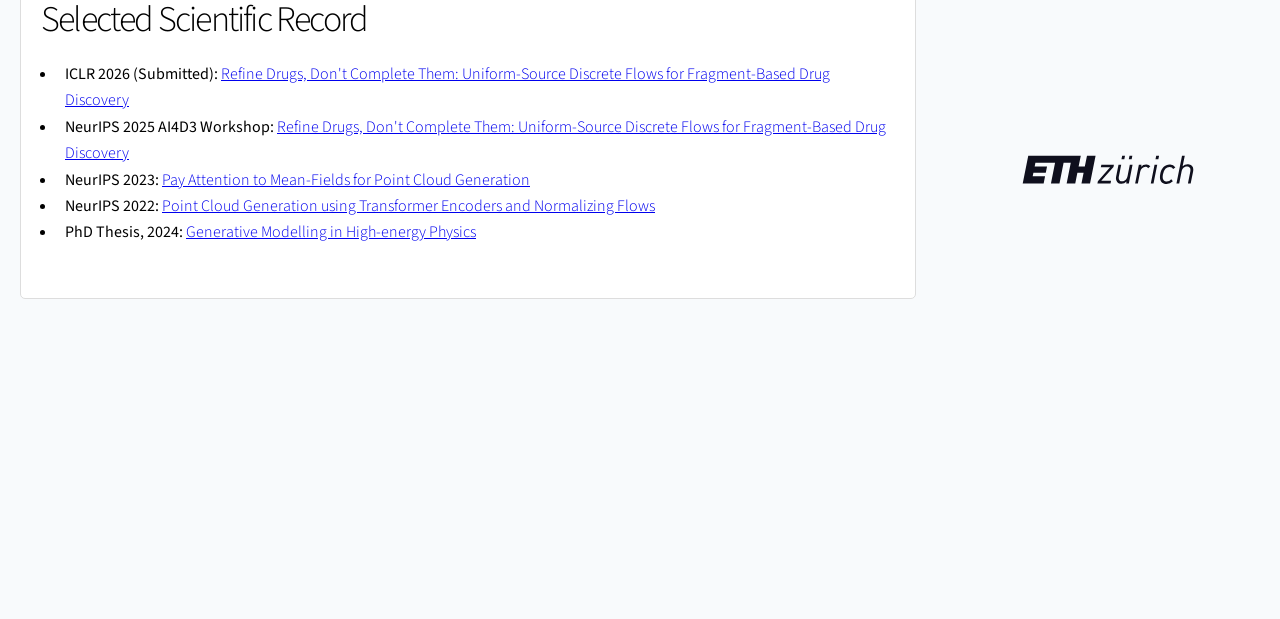
==== commit 113728f1: "updated blog header" ====
--- a/index.html
+++ b/index.html
@@ -318,7 +318,7 @@
 						<h3 style="margin-bottom: 1rem;">
 							<a href="invirtuogen_blogpost.html" style="text-decoration: none; color: #333;">
 
-								InVirtuoGen: Why "Refine, Don't Complete" Changes Everything
+								InVirtuoGen: Some Thoughts on Why Discrete Flows Actually Work for Molecules
 							</a>
 						</h3>
 						<p style="color: #666; margin-bottom: 1rem;">
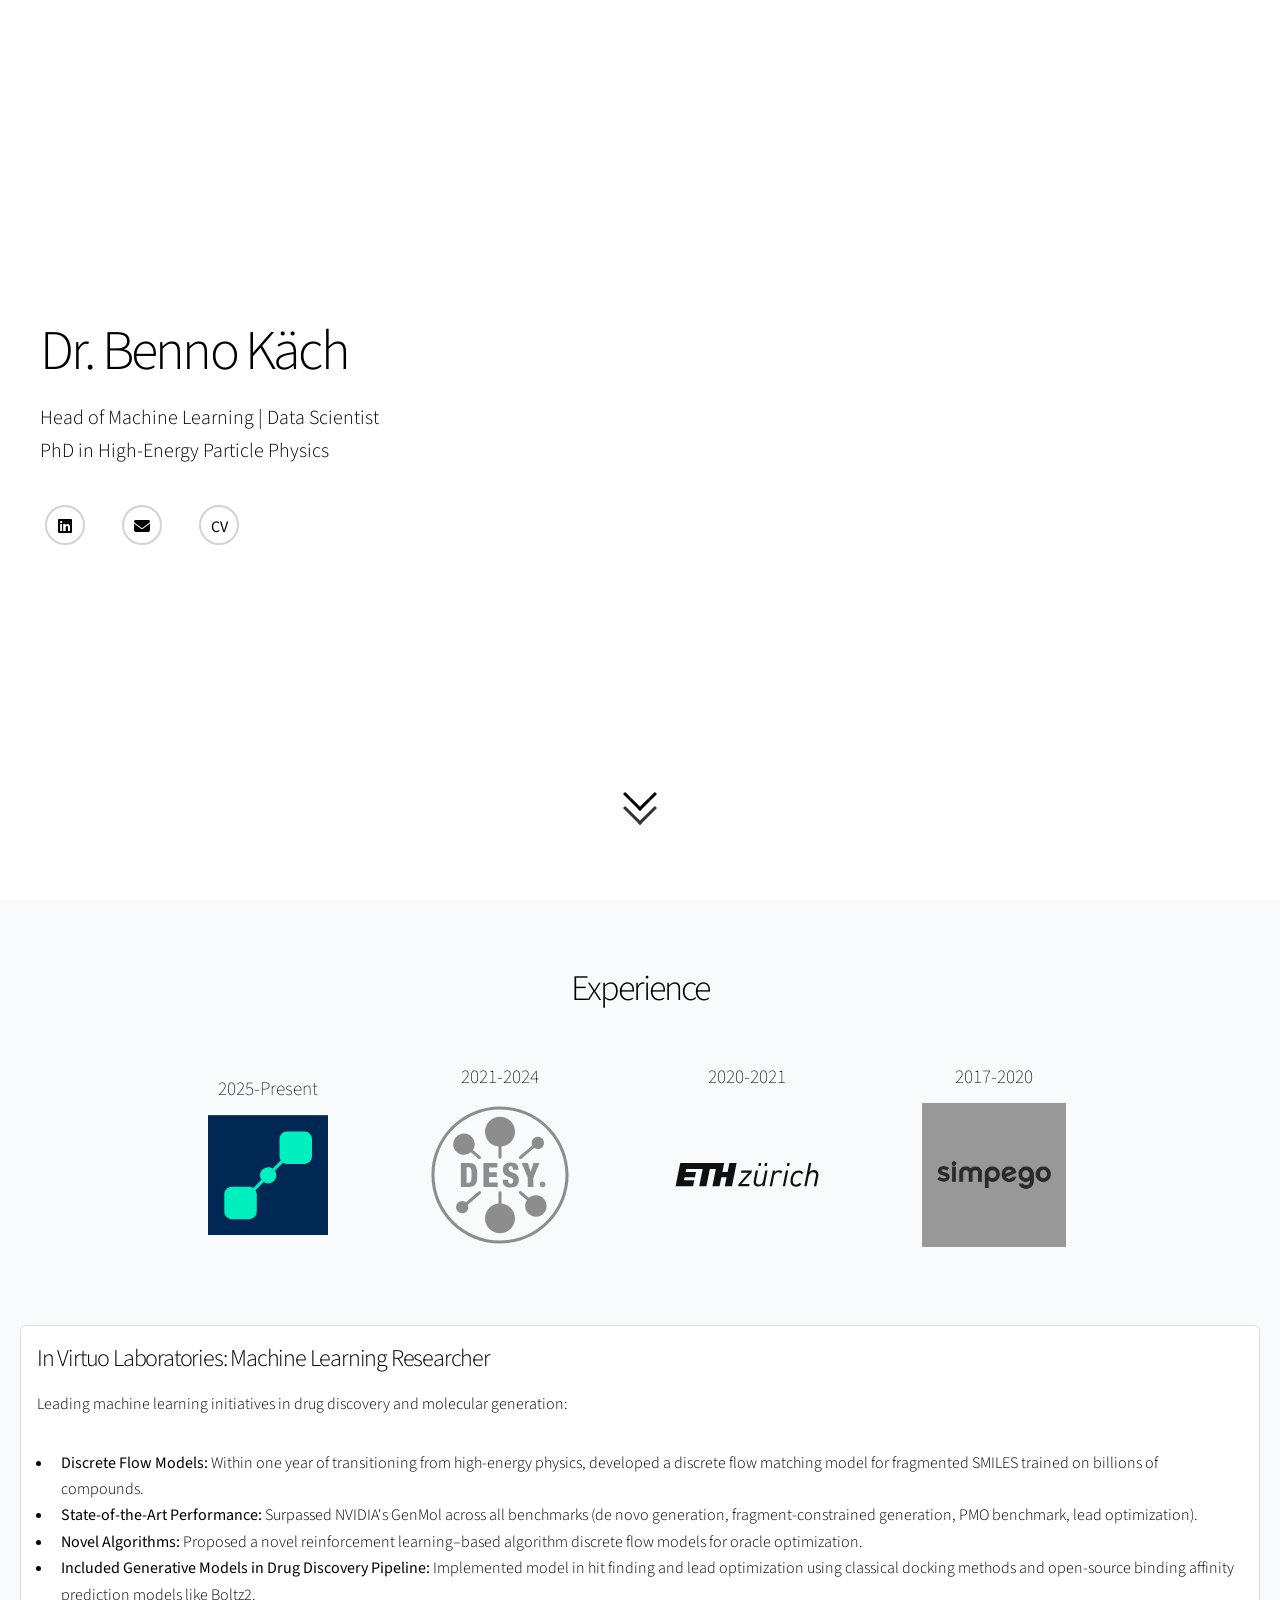
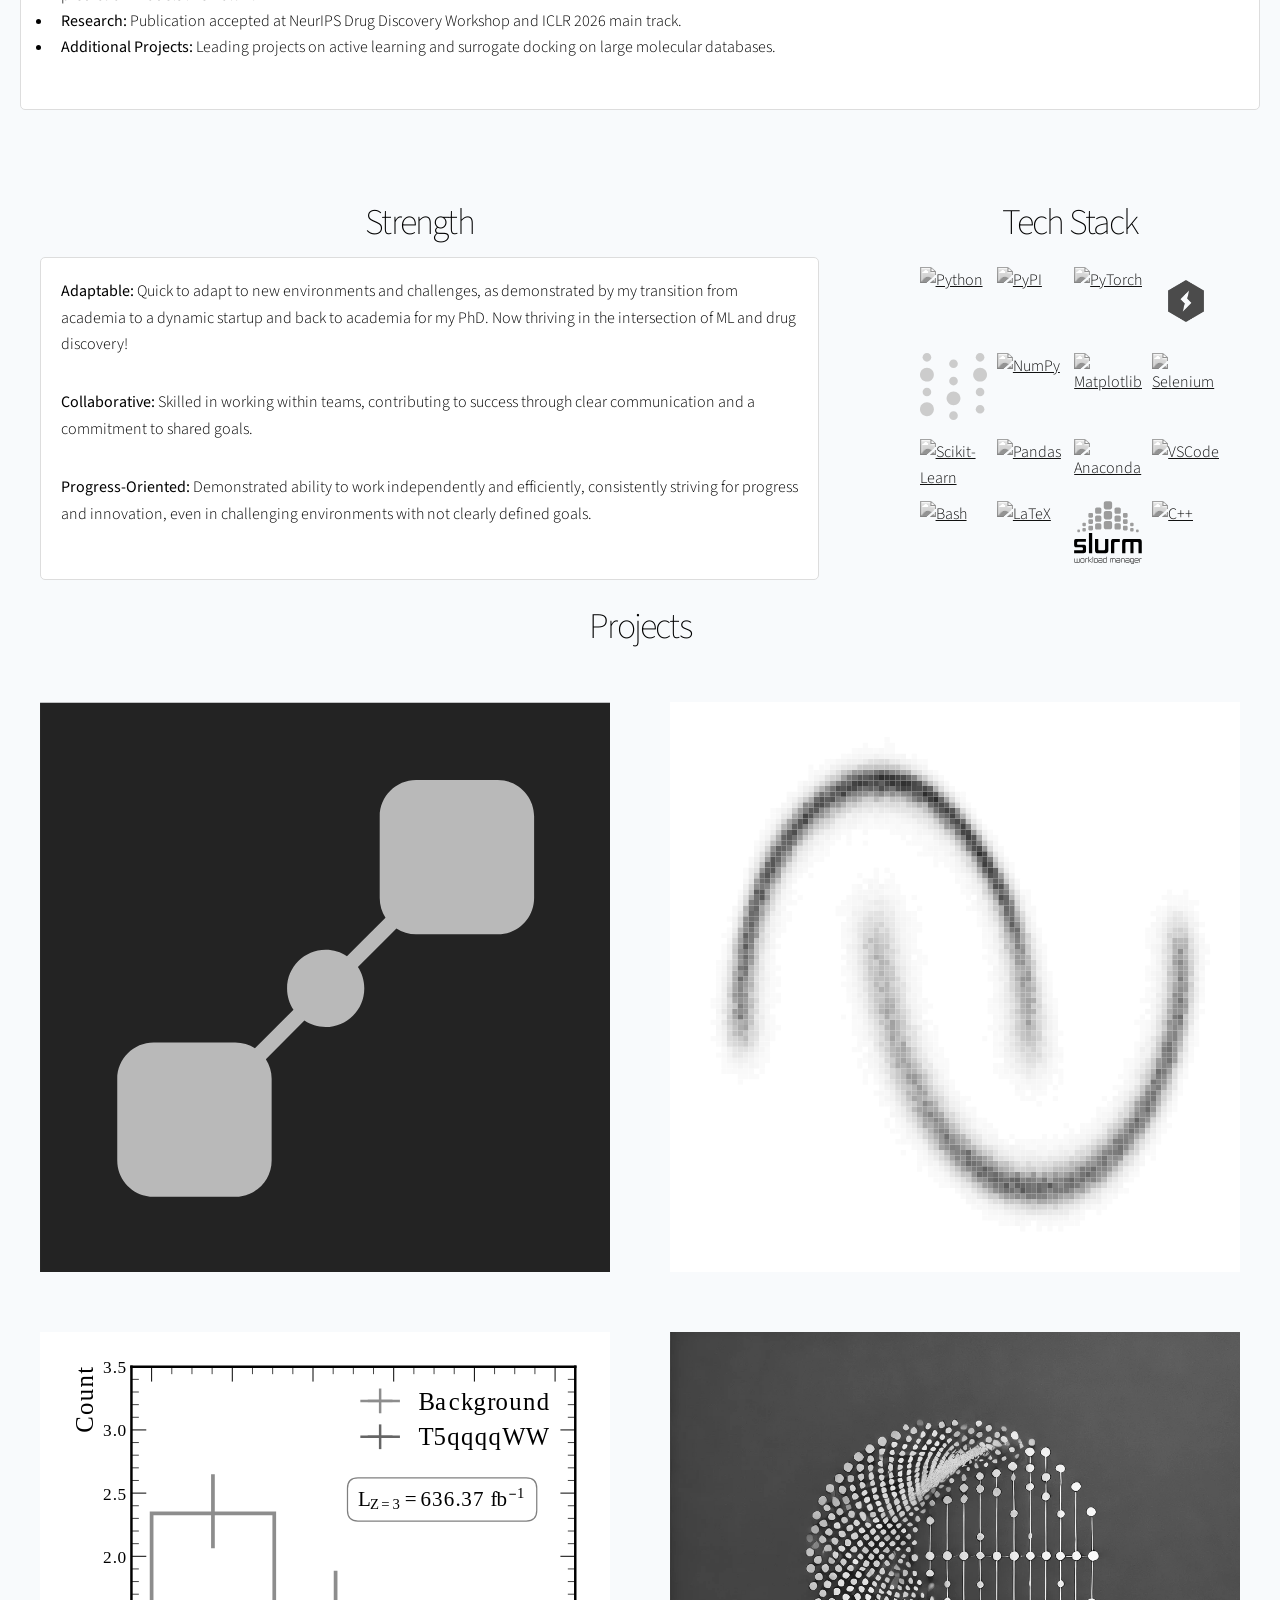
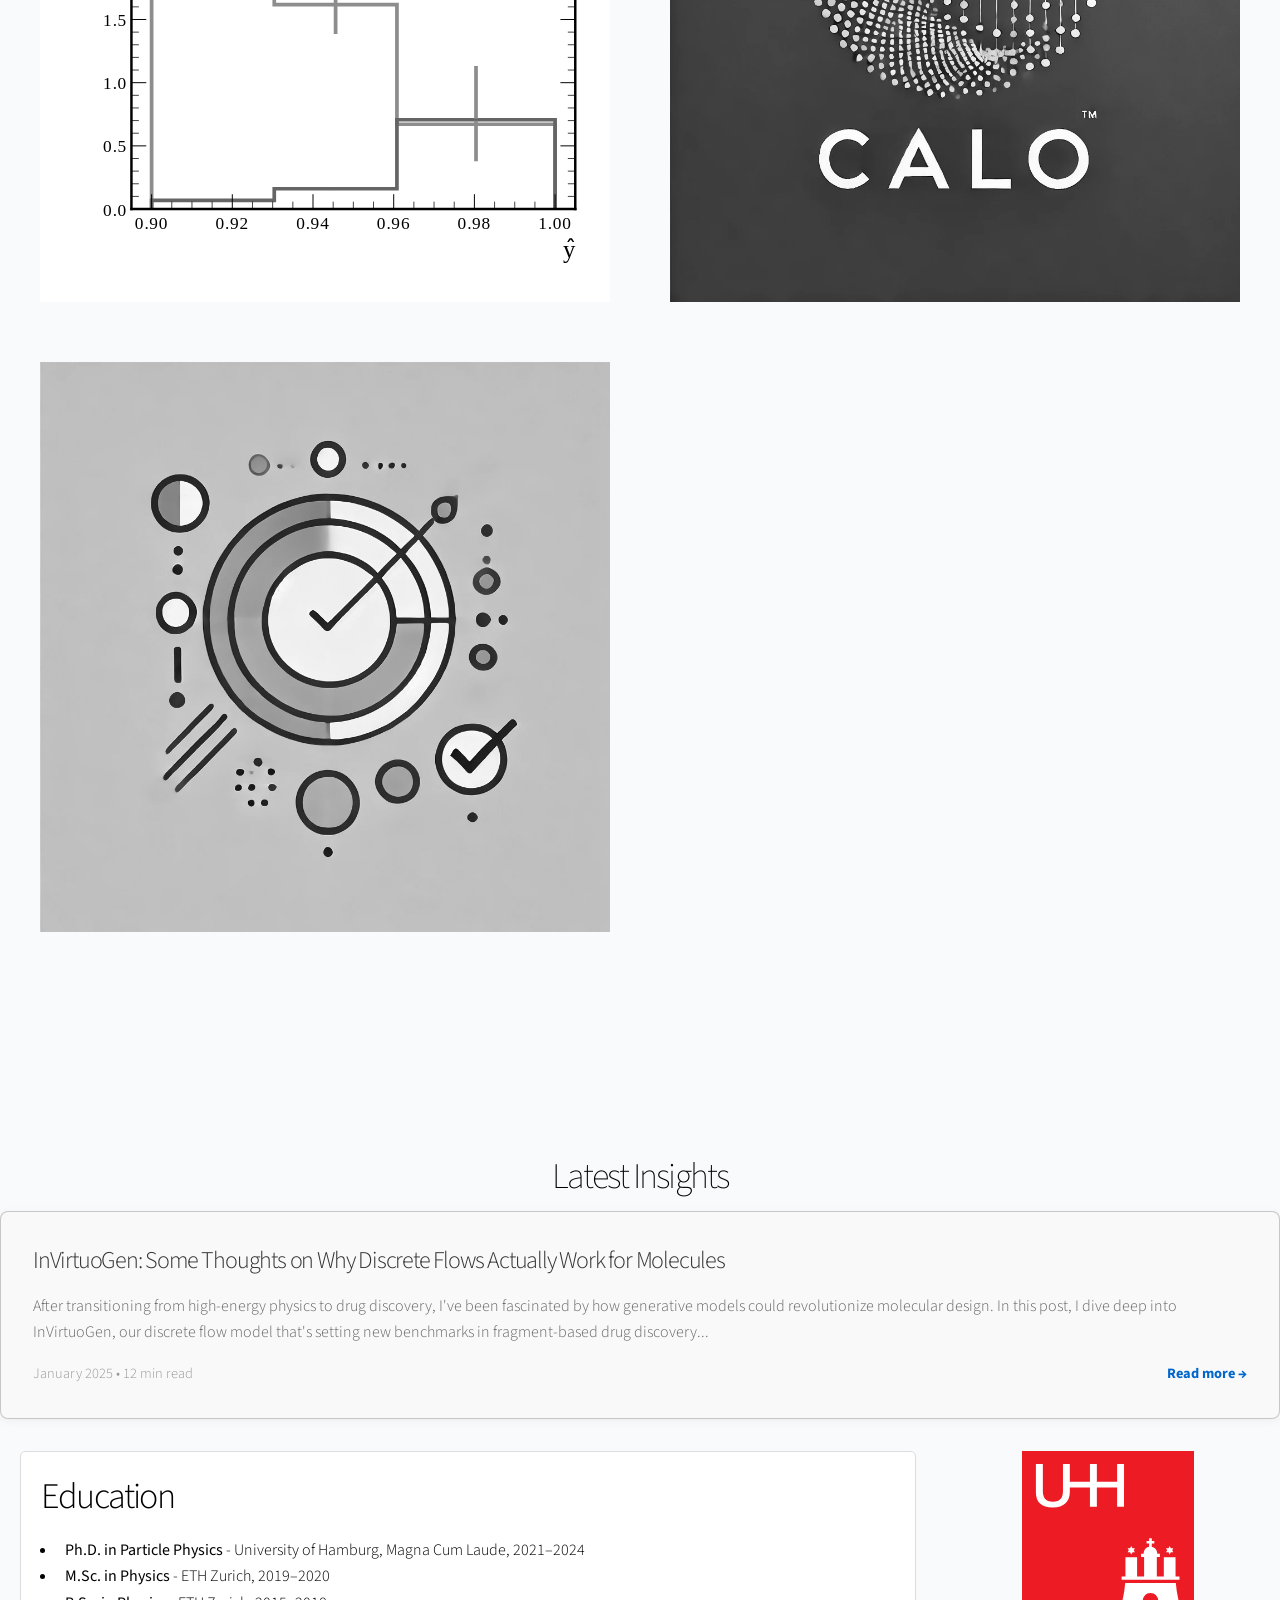
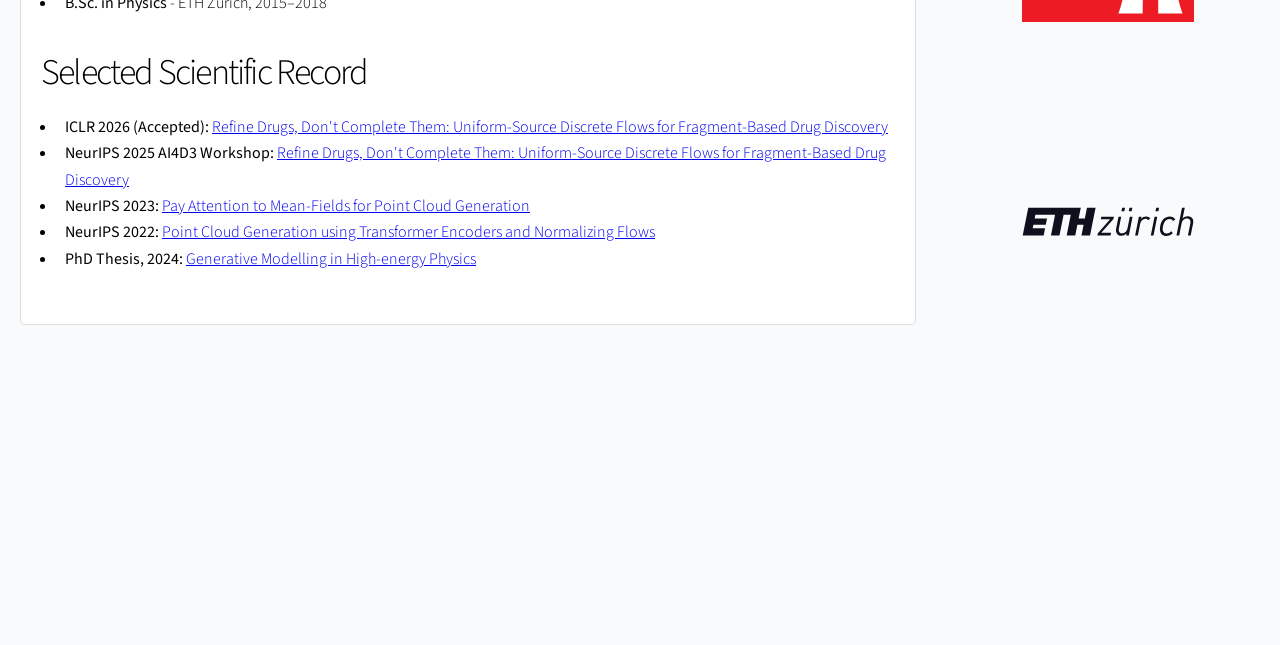
==== commit 49090d65: "updated blogpost and added cv" ====
--- a/index.html
+++ b/index.html
@@ -79,13 +79,14 @@
 								</div>
 							</label>
 							<div class="tab-content" id="content0">
-								<h3>In Virtuo Laboratories: Head of Machine Learning</h3>
+								<h3>In Virtuo Laboratories: Machine Learning Researcher</h3>
 								<p>Leading machine learning initiatives in drug discovery and molecular generation:</p>
 								<ul>
 								  <li><strong>Discrete Flow Models:</strong> Within one year of transitioning from high-energy physics, developed a discrete flow matching model for fragmented SMILES trained on billions of compounds.</li>
 								  <li><strong>State-of-the-Art Performance:</strong> Surpassed NVIDIA's GenMol across all benchmarks (de novo generation, fragment-constrained generation, PMO benchmark, lead optimization).</li>
-								  <li><strong>Novel Algorithms:</strong> Proposed a novel reinforcement learning–based algorithm for downstream oracle optimization benchmarks.</li>
-								  <li><strong>Research Leadership:</strong> Publication accepted at NeurIPS Drug Discovery Workshop and submitted to ICLR 2026 main track.</li>
+								  <li><strong>Novel Algorithms:</strong> Proposed a novel reinforcement learning–based algorithm discrete flow models for oracle optimization.</li>
+								  <li><strong>Included Generative Models in Drug Discovery Pipeline:</strong> Implemented model in hit finding and lead optimization using classical docking methods and open-source binding affinity prediction models like Boltz2.</li>
+								  <li><strong>Research:</strong> Publication accepted at NeurIPS Drug Discovery Workshop and ICLR 2026 main track.</li>
 								  <li><strong>Additional Projects:</strong> Leading projects on active learning and surrogate docking on large molecular databases.</li>
 								</ul>
 							  </div>
@@ -345,8 +346,8 @@
 							</ul>
 							<h2>Selected Scientific Record</h2>
 							<ul>
-								<li><strong>ICLR 2026 (Submitted):</strong> <a href="https://arxiv.org/abs/2502.XXXXX" target="_blank">Refine Drugs, Don't Complete Them: Uniform-Source Discrete Flows for Fragment-Based Drug Discovery</a></li>
-								<li><strong>NeurIPS 2025 AI4D3 Workshop:</strong> <a href="https://arxiv.org/abs/2502.XXXXX" target="_blank">Refine Drugs, Don't Complete Them: Uniform-Source Discrete Flows for Fragment-Based Drug Discovery</a></li>
+								<li><strong>ICLR 2026 (Accepted):</strong> <a href="https://arxiv.org/abs/2509.26405" target="_blank">Refine Drugs, Don't Complete Them: Uniform-Source Discrete Flows for Fragment-Based Drug Discovery</a></li>
+								<li><strong>NeurIPS 2025 AI4D3 Workshop:</strong> <a href="https://openreview.net/forum?id=nYkOsqrZS2&noteId=nYkOsqrZS2" target="_blank">Refine Drugs, Don't Complete Them: Uniform-Source Discrete Flows for Fragment-Based Drug Discovery</a></li>
 								<li><strong>NeurIPS 2023:</strong> <a href="https://arxiv.org/abs/2408.04997" target="_blank">Pay Attention to Mean-Fields for Point Cloud Generation</a></li>
 								<li><strong>NeurIPS 2022:</strong> <a href="https://arxiv.org/abs/2211.1362" target="_blank">Point Cloud Generation using Transformer Encoders and Normalizing Flows</a></li>
 								<li><strong>PhD Thesis, 2024:</strong> <a href="https://bib-pubdb1.desy.de/record/611772" target="_blank">Generative Modelling in High-energy Physics</a></li>
--- a/assets/css/main.css
+++ b/assets/css/main.css
@@ -1406,9 +1406,9 @@
 	left: 0;
 	width: 100%;
 	height: 100%;
-	background-image: url('../../images/Nips18958.JPG'); /* Set the background image */
-	background-size: cover; /* Make the image cover the container */
-	background-position: calc(50% - 30%) center; /* Move the background image slightly to the left */
+	background-image: url('../../images/20250722_InVirtuoLabs0024.JPG'); /* Set the background image */
+	background-size: 100% auto;
+	background-position: calc(50% - 50%) center; /* Move the background image slightly to the left */
 	background-repeat: no-repeat; /* Prevent background image repetition */
 	opacity: 0.5; /* Set the desired opacity for the background image */
 	z-index: 1; /* Place it behind the content */
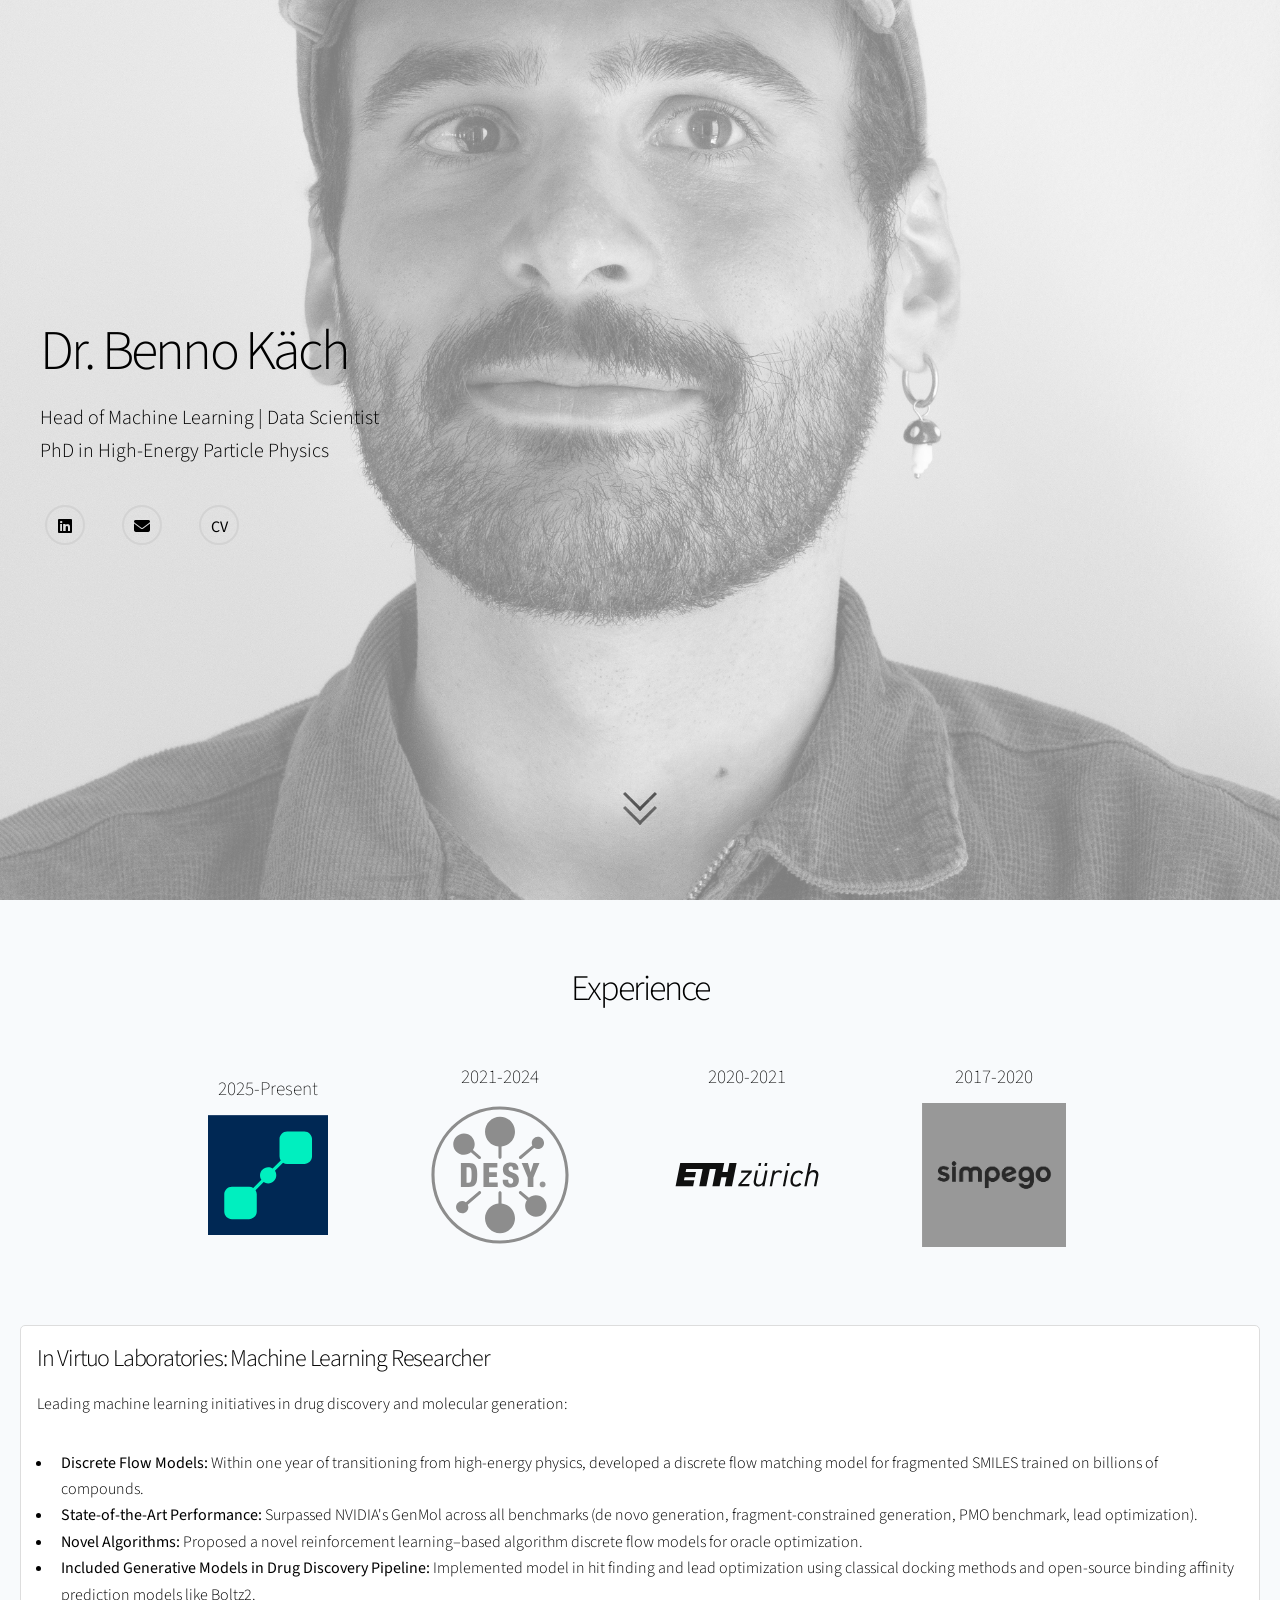
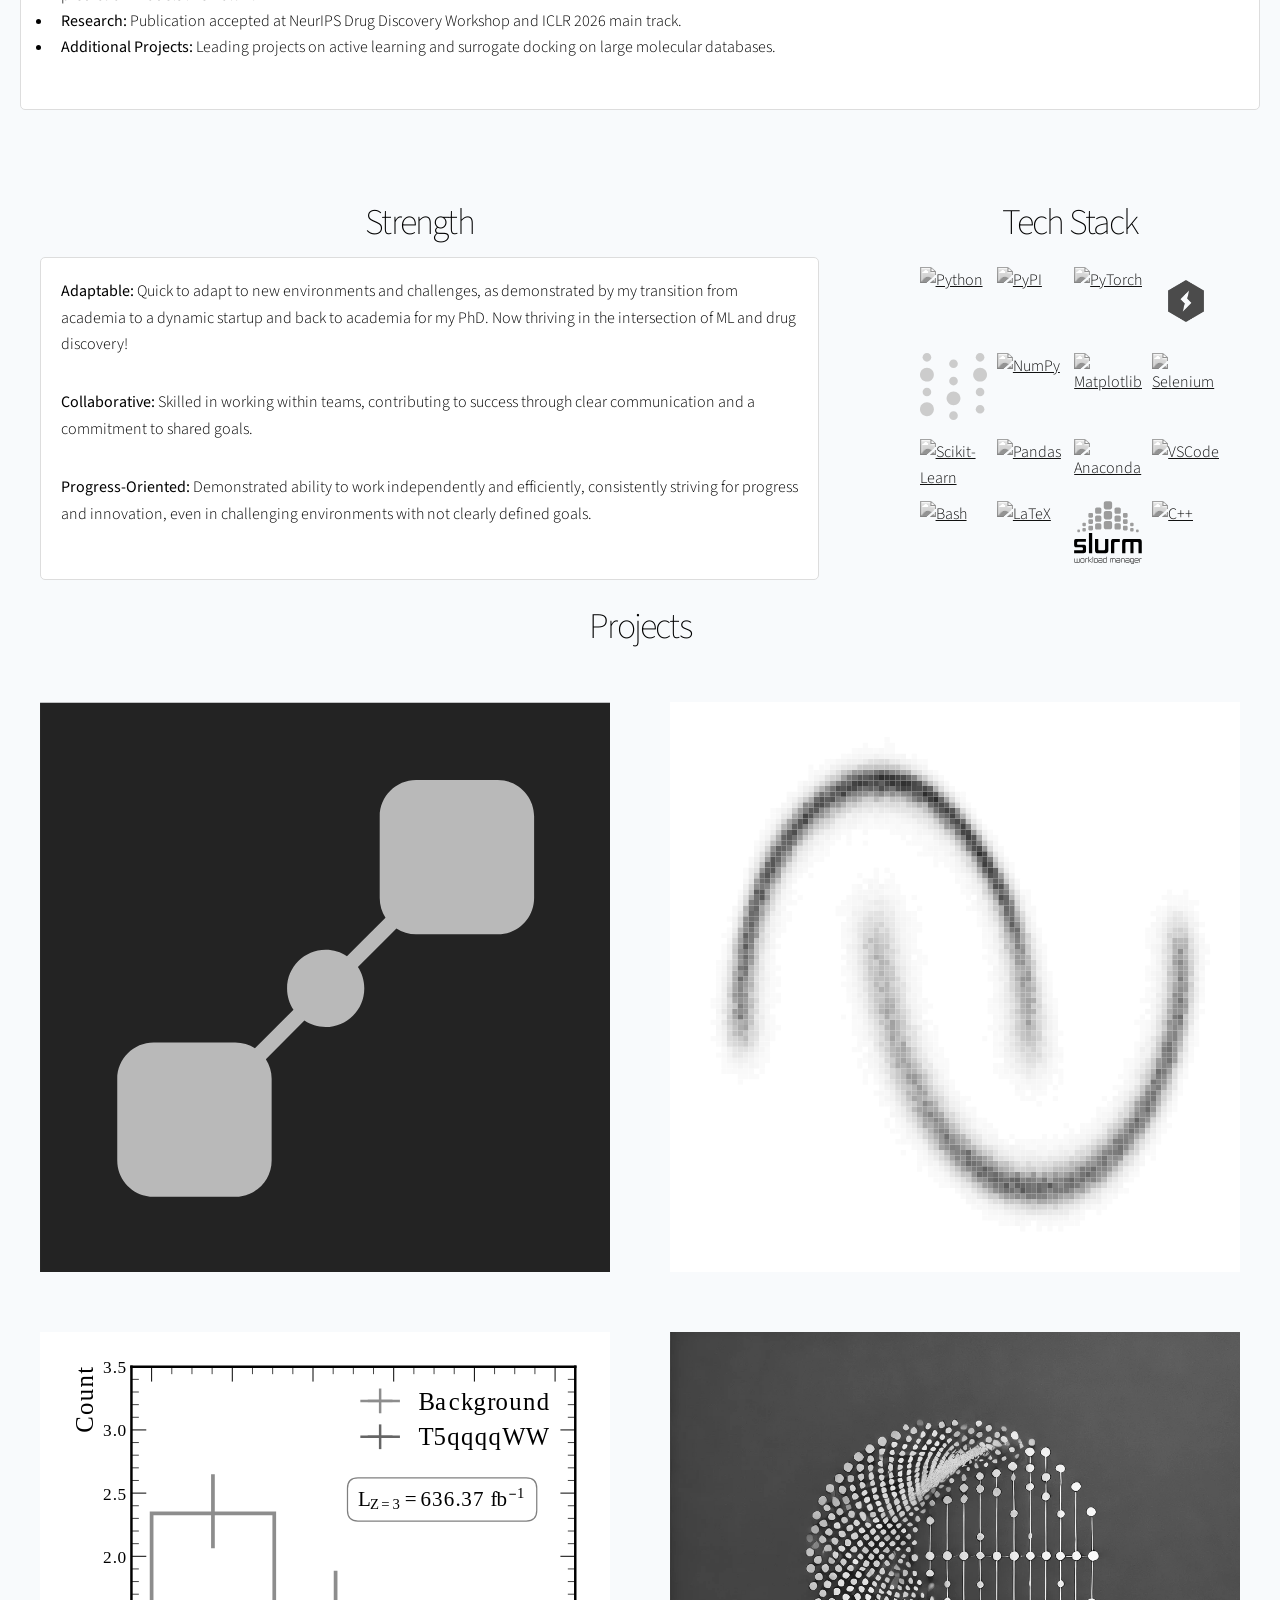
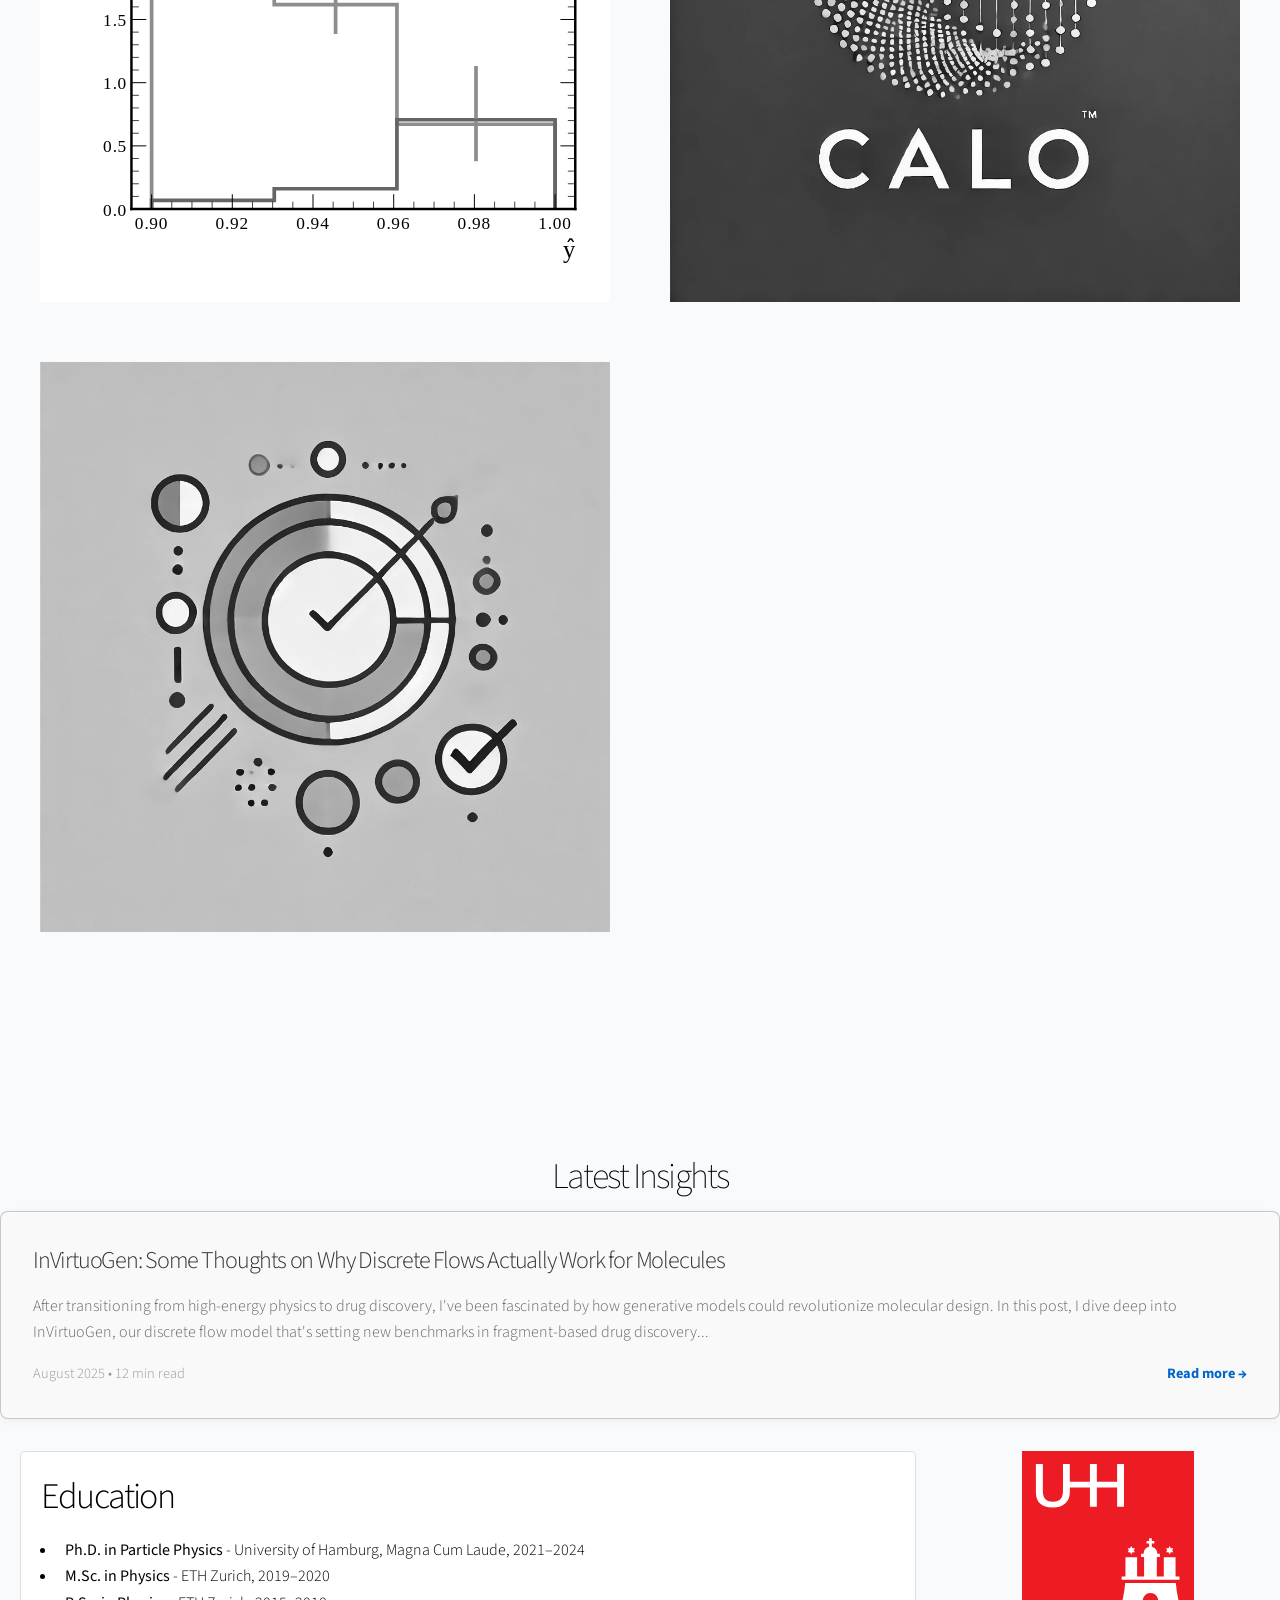
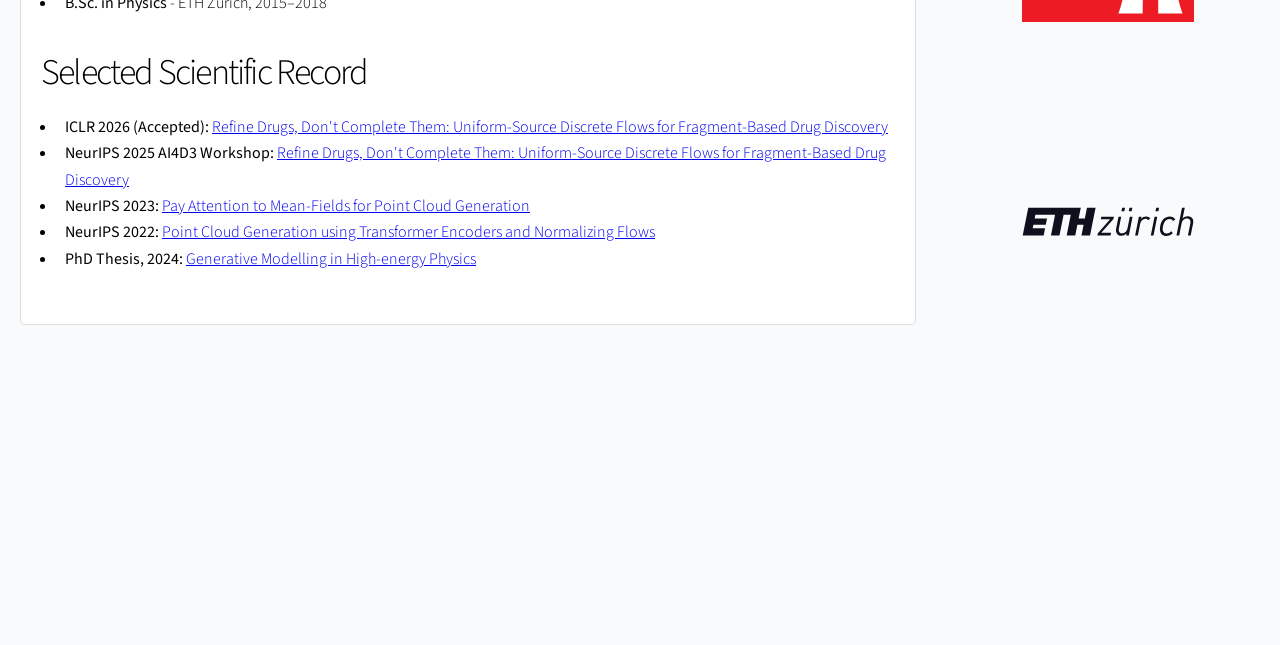
==== commit a3f9488e: "fixed data" ====
--- a/index.html
+++ b/index.html
@@ -326,7 +326,7 @@
 							After transitioning from high-energy physics to drug discovery, I've been fascinated by how generative models could revolutionize molecular design. In this post, I dive deep into InVirtuoGen, our discrete flow model that's setting new benchmarks in fragment-based drug discovery...
 						</p>
 						<div class="blog-card-footer">
-							<span style="color: #999; font-size: 0.9rem;">January 2025 • 12 min read</span>
+							<span style="color: #999; font-size: 0.9rem;">August 2025 • 12 min read</span>
 							<a href="invirtuogen_blogpost.html" style="color: #0066cc; text-decoration: none; font-weight: bold;">
 								Read more →
 							</a>
--- a/assets/css/main.css
+++ b/assets/css/main.css
@@ -1406,7 +1406,7 @@
 	left: 0;
 	width: 100%;
 	height: 100%;
-	background-image: url('../../images/20250722_InVirtuoLabs0024.JPG'); /* Set the background image */
+	background-image: url('../../images/20250722_InVirtuoLabs0024.jpg'); /* Set the background image */
 	background-size: 100% auto;
 	background-position: calc(50% - 50%) center; /* Move the background image slightly to the left */
 	background-repeat: no-repeat; /* Prevent background image repetition */
@@ -1673,4 +1673,4 @@
 /* Responsive tweaks */
 @media screen and (max-width: 812px) {
     .blog-post { padding: 1.5rem; }
-}+}
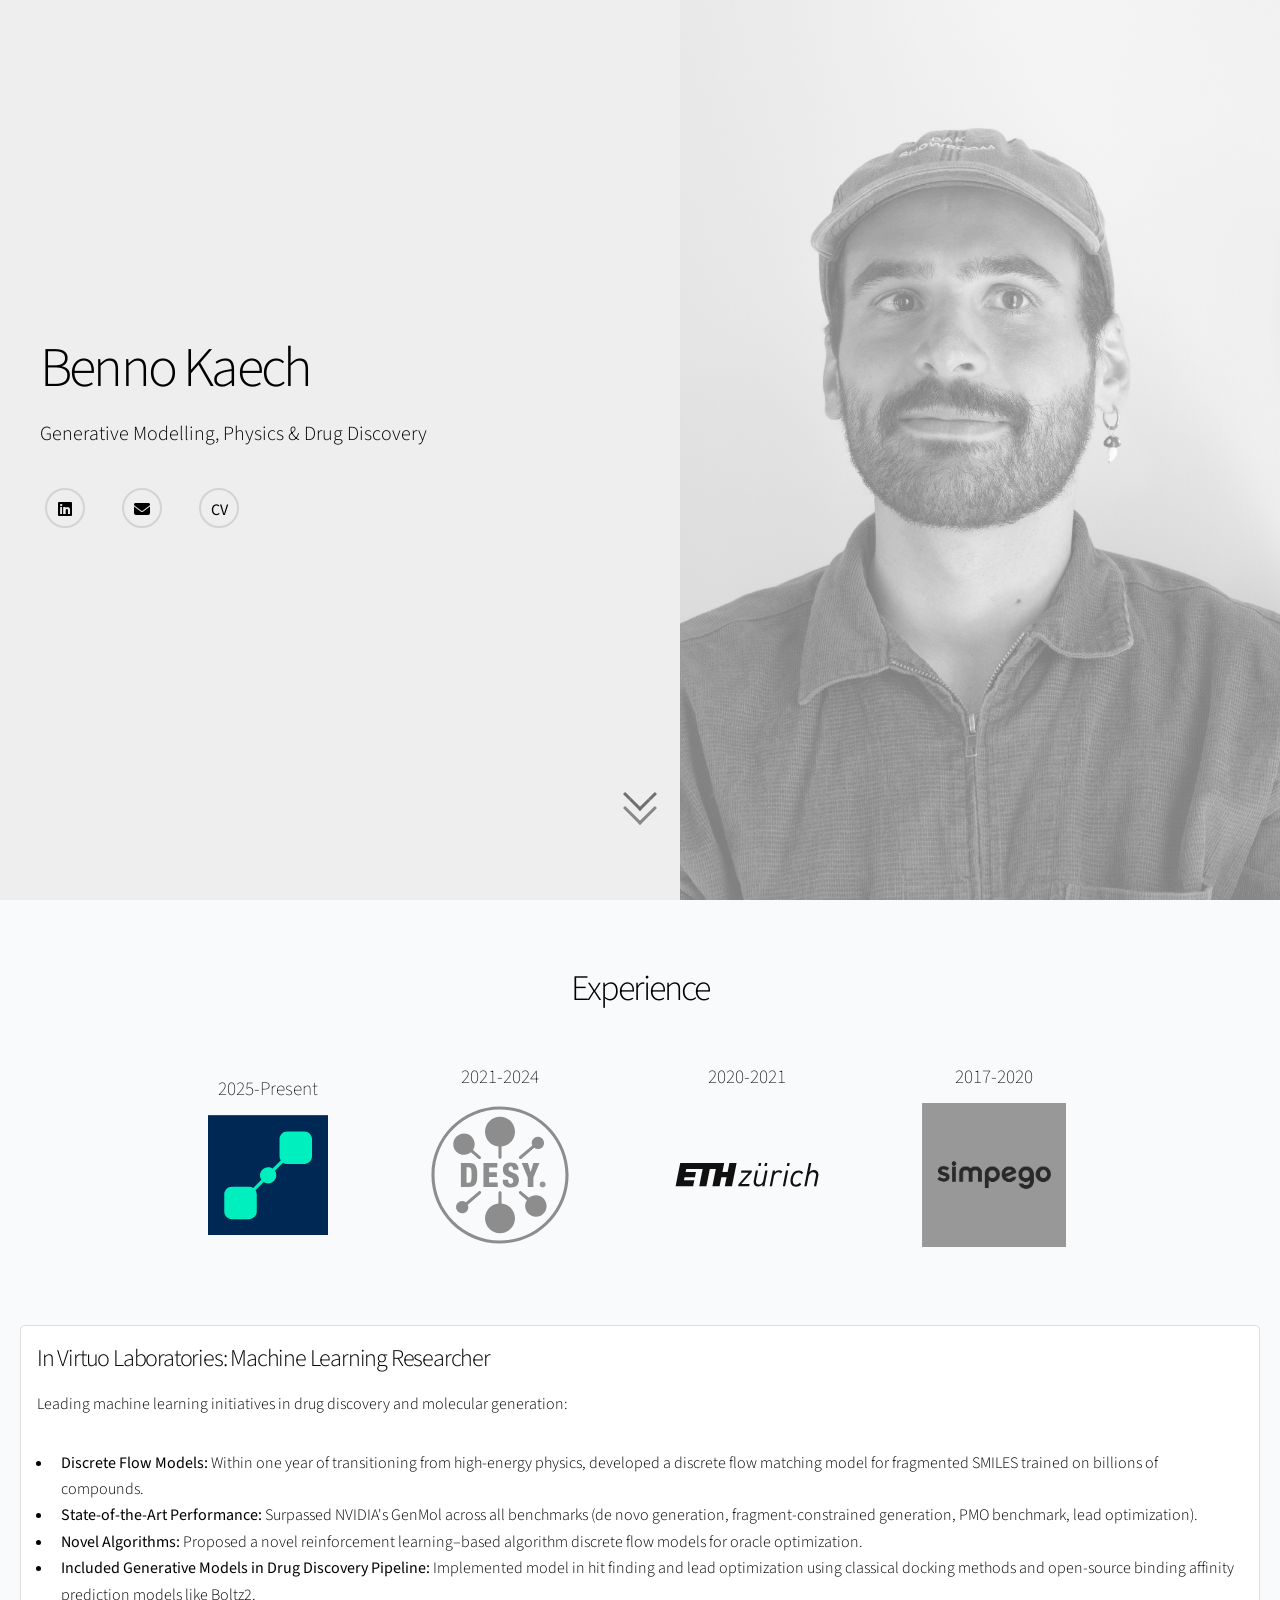
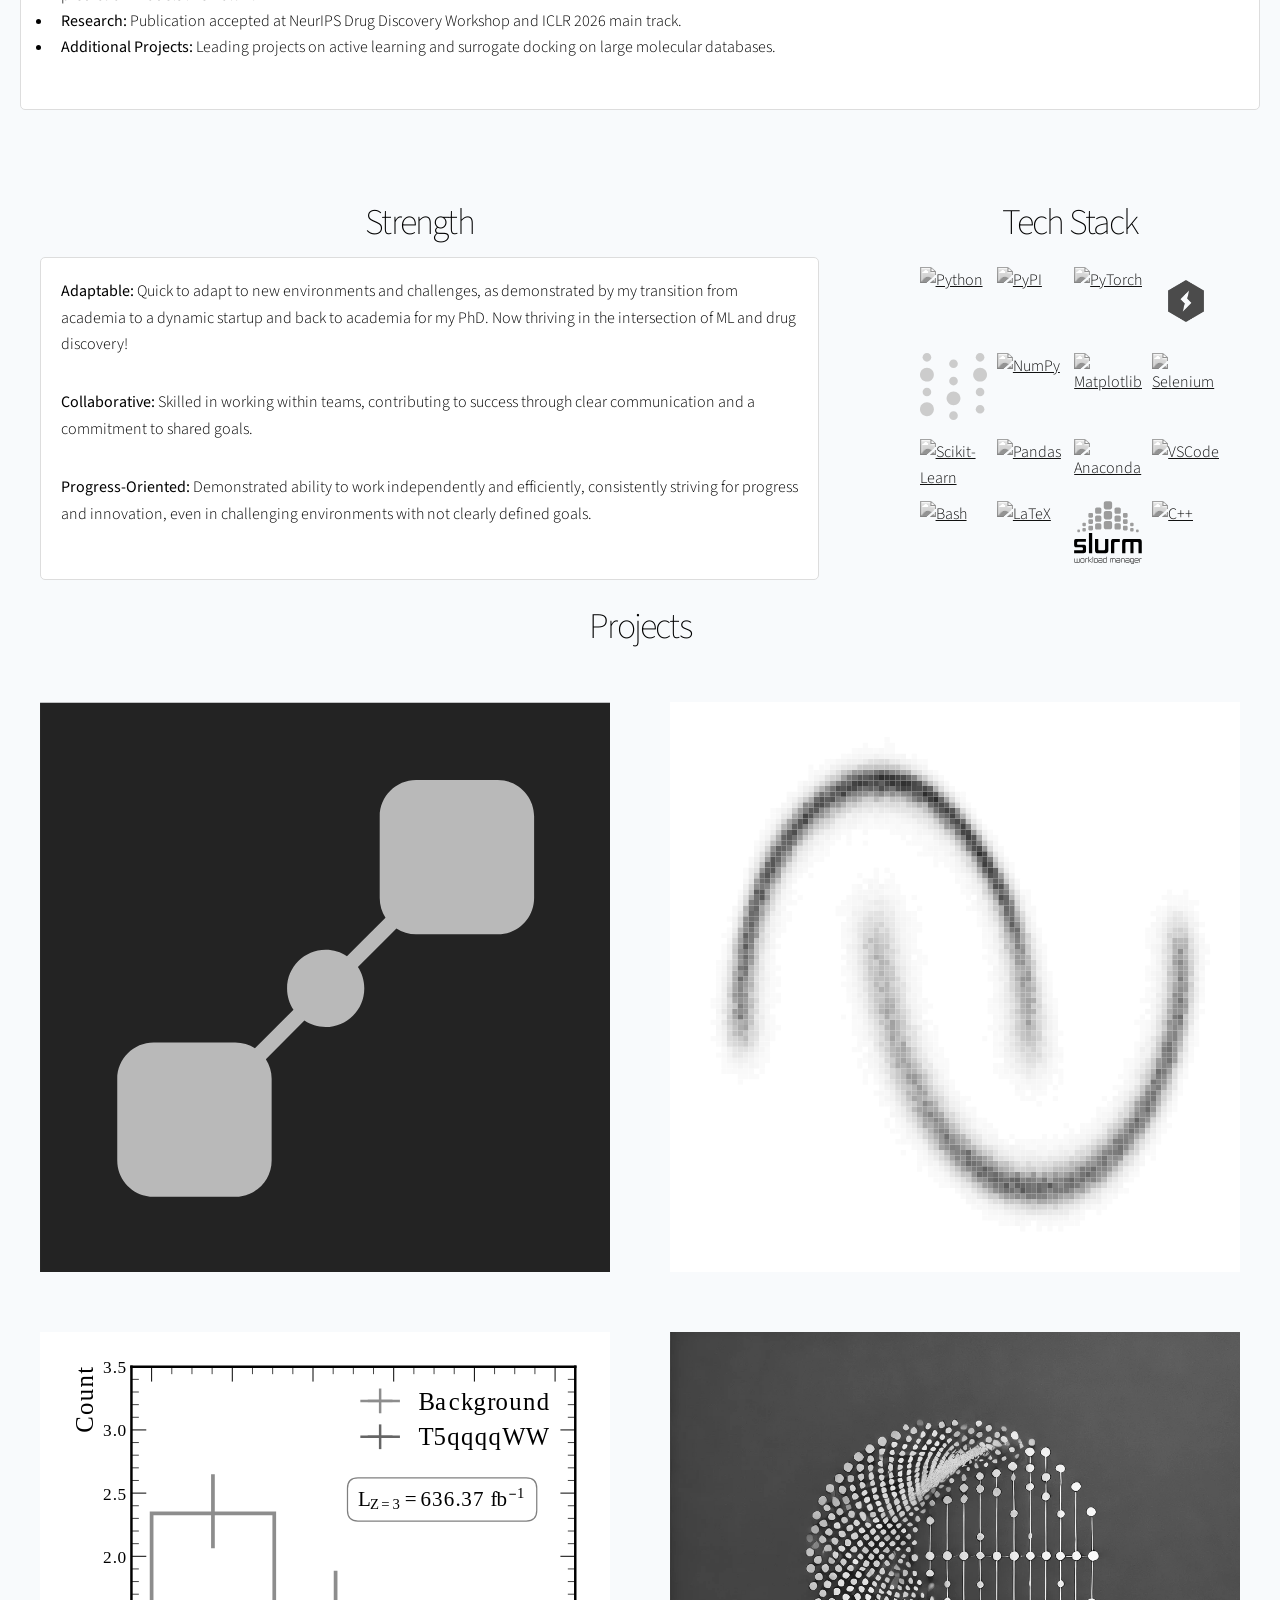
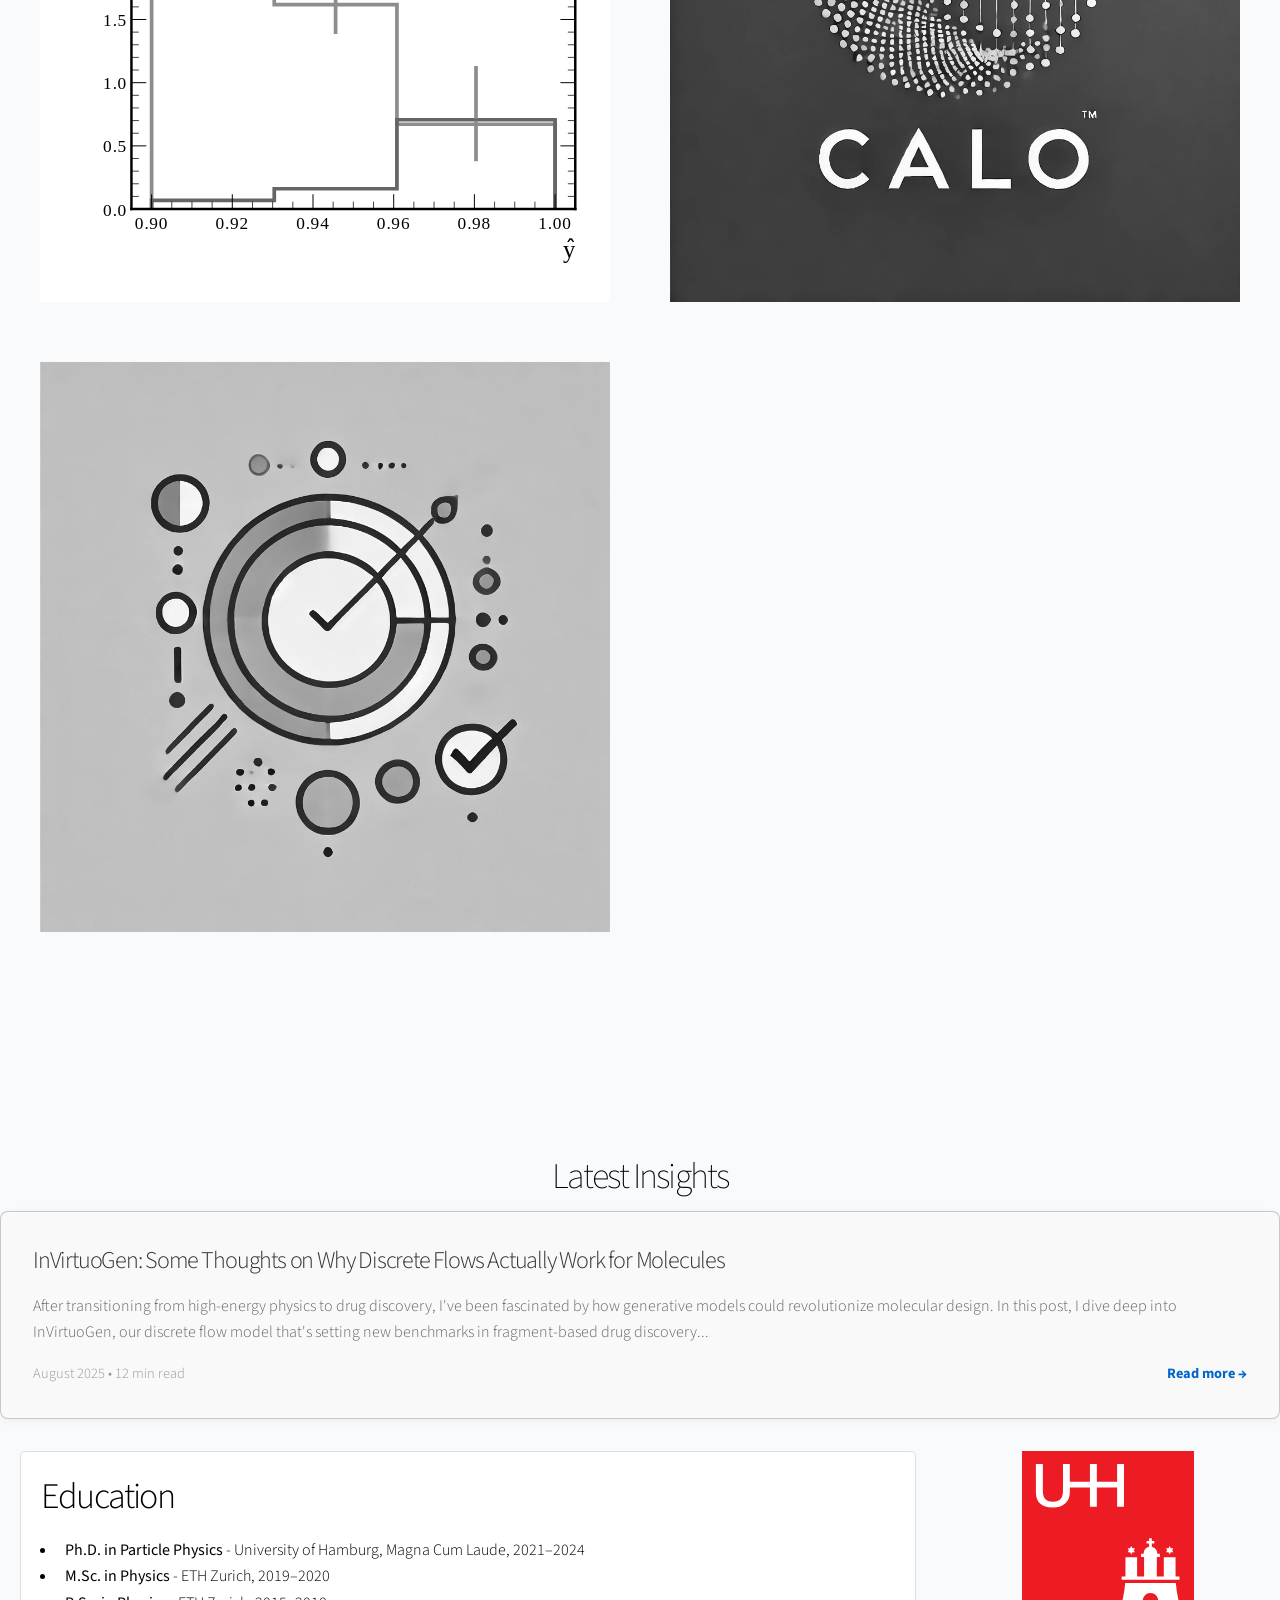
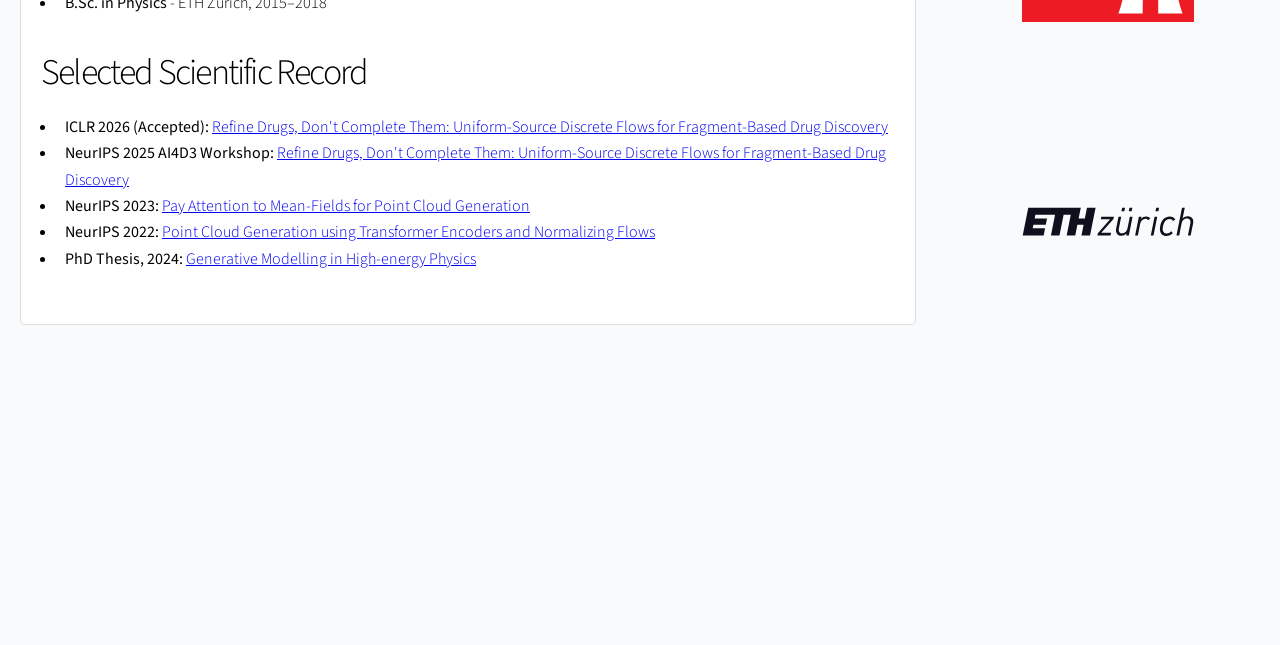
==== commit a3c84147: "fixed mobile" ====
--- a/index.html
+++ b/index.html
@@ -20,8 +20,8 @@
 				<!-- title -->
 				<section class="title-container">
 					<div class="title-content" style="align-items: flex-start;">
-						<h1>Dr. Benno Käch</h1>
-						<p class="major">Head of Machine Learning | Data Scientist <br> PhD in High-Energy Particle Physics</p>
+						<h1>Benno Kaech</h1>
+						<p class="major"> Generative Modelling, Physics & Drug Discovery</p>
 						<ul class="icons">
 							<!-- LinkedIn Icon -->
 							<li>
--- a/assets/css/main.css
+++ b/assets/css/main.css
@@ -1407,8 +1407,9 @@
 	width: 100%;
 	height: 100%;
 	background-image: url('../../images/20250722_InVirtuoLabs0024.jpg'); /* Set the background image */
-	background-size: 100% auto;
-	background-position: calc(50% - 50%) center; /* Move the background image slightly to the left */
+	background-color: rgb(222 222 222);
+	background-size: auto 100%;
+	background-position: right center;
 	background-repeat: no-repeat; /* Prevent background image repetition */
 	opacity: 0.5; /* Set the desired opacity for the background image */
 	z-index: 1; /* Place it behind the content */
@@ -1520,6 +1521,24 @@
 	.title-container {
 		max-height: 80dvh;
 		max-height: 80vh;
+		align-items: flex-start; /* Align content to top on small screens */
+		padding-top: 10vh;
+	}
+	.title-content {
+		transform: translateY(-12vh); /* Move text up on small screens */
+	}
+	.title-content .icons {
+		order: -1; /* Move social icons above title on mobile */
+		margin-bottom: 12px;
+	}
+	.title-content h1,
+	.title-content p {
+		order: 0;
+	}
+	.title-container::before {
+		opacity: 0.35; /* Reduce image dominance on small screens */
+		background-size: auto 75%;
+		background-position: right bottom; /* Anchor image to bottom on small screens */
 	}
 	.project-container {
 		height: auto; /* Adjust padding for smaller screens */
